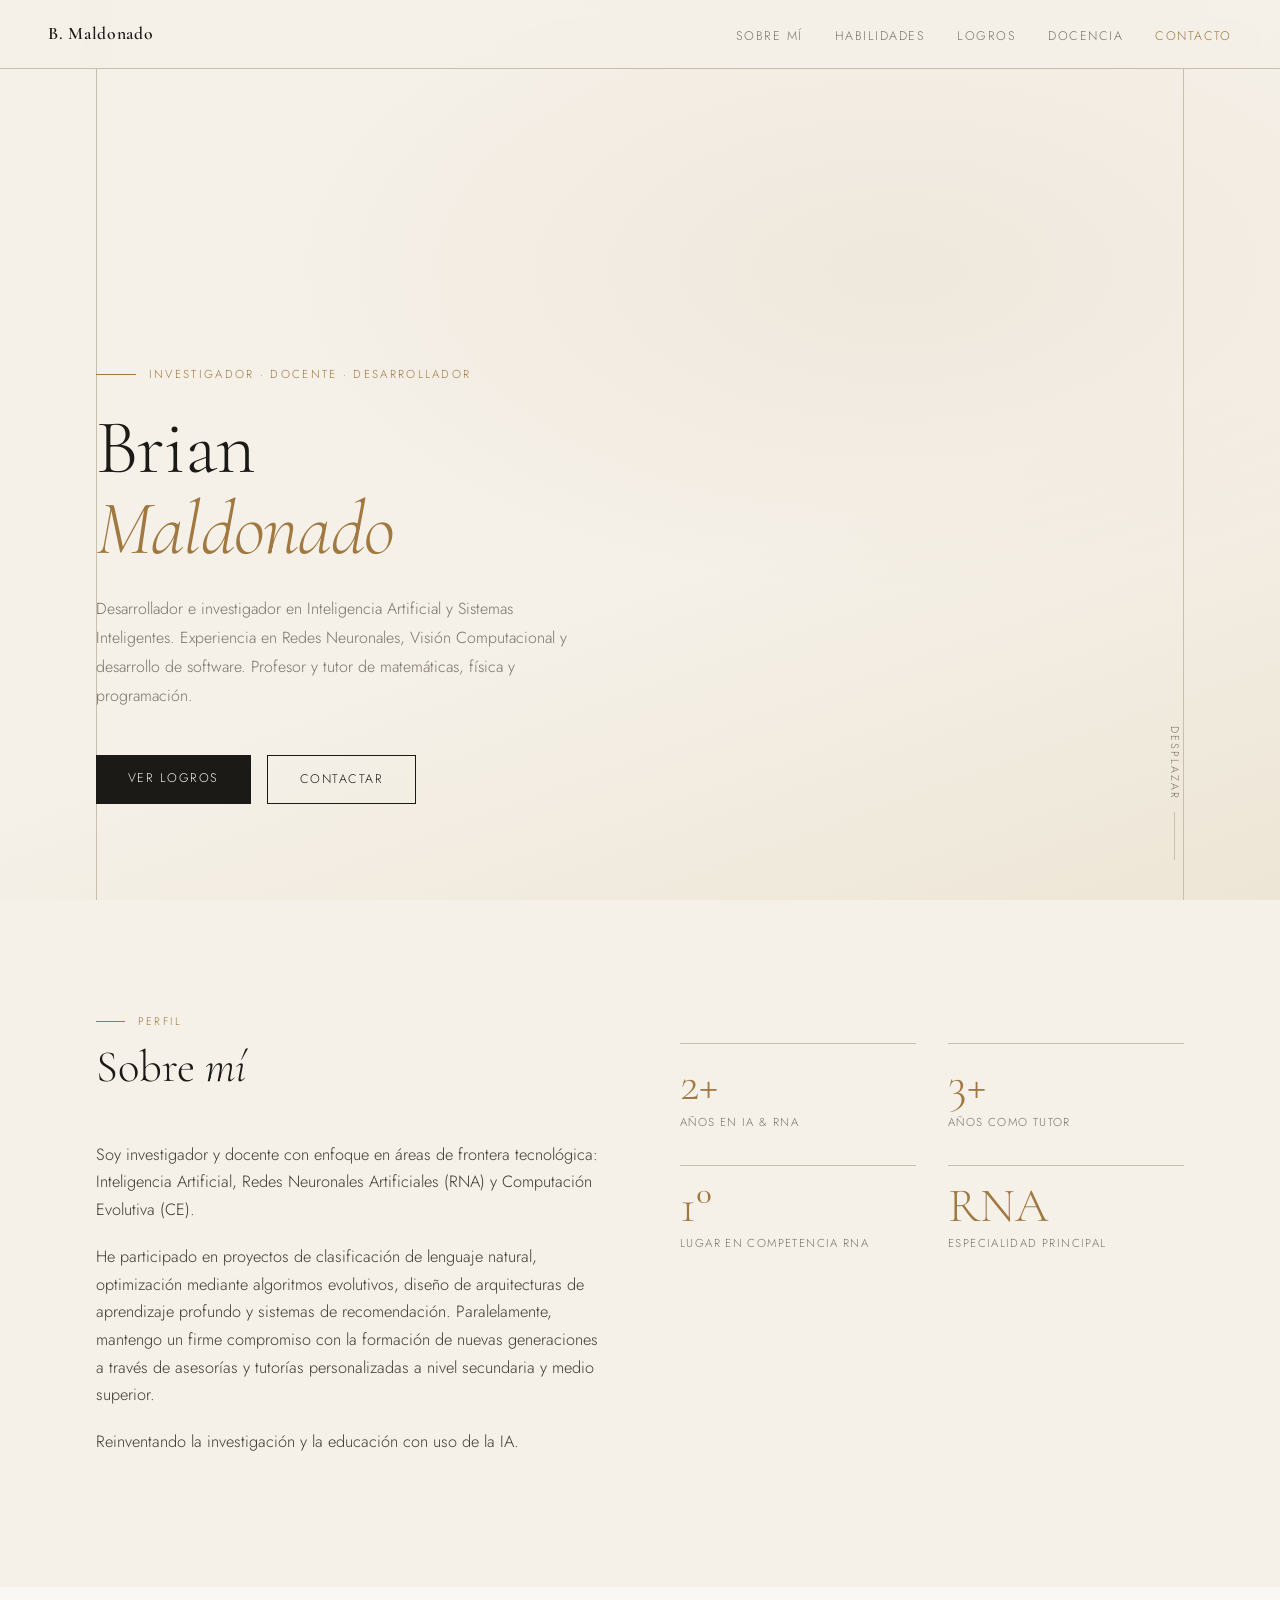
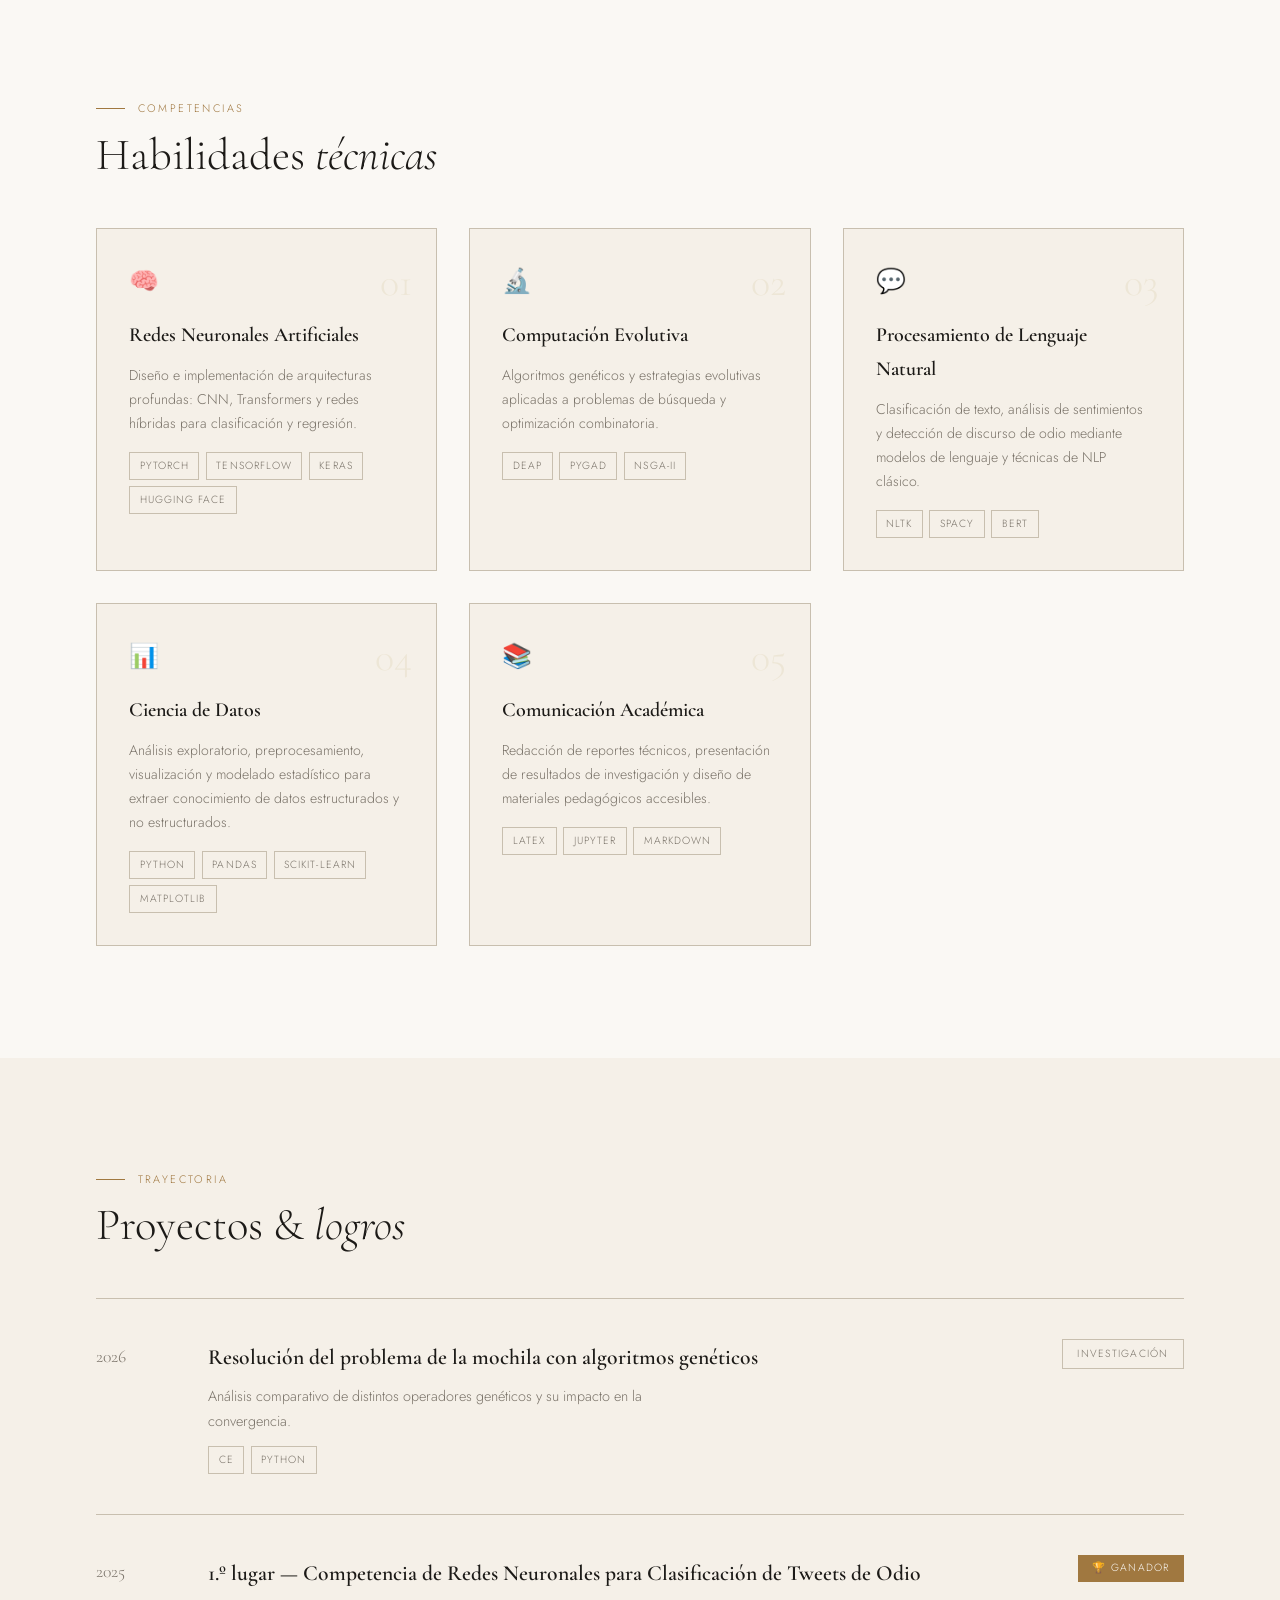
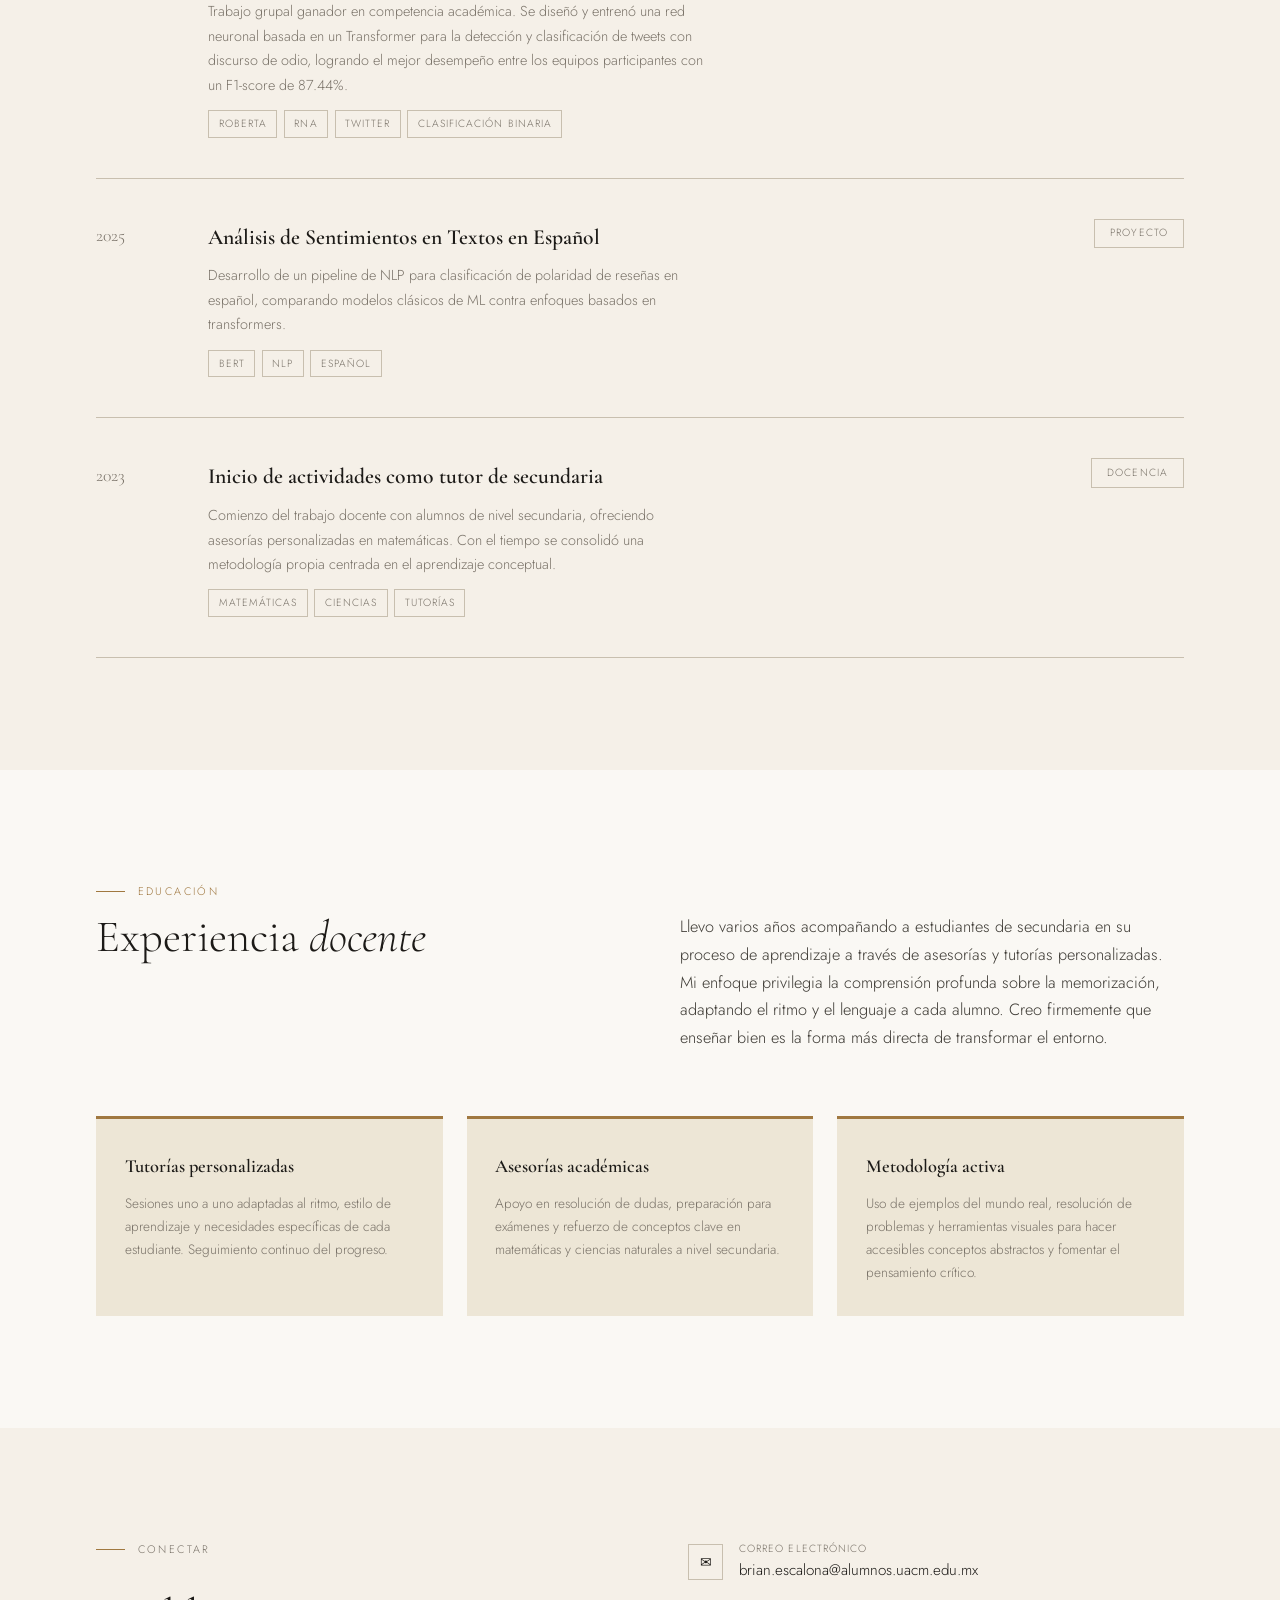
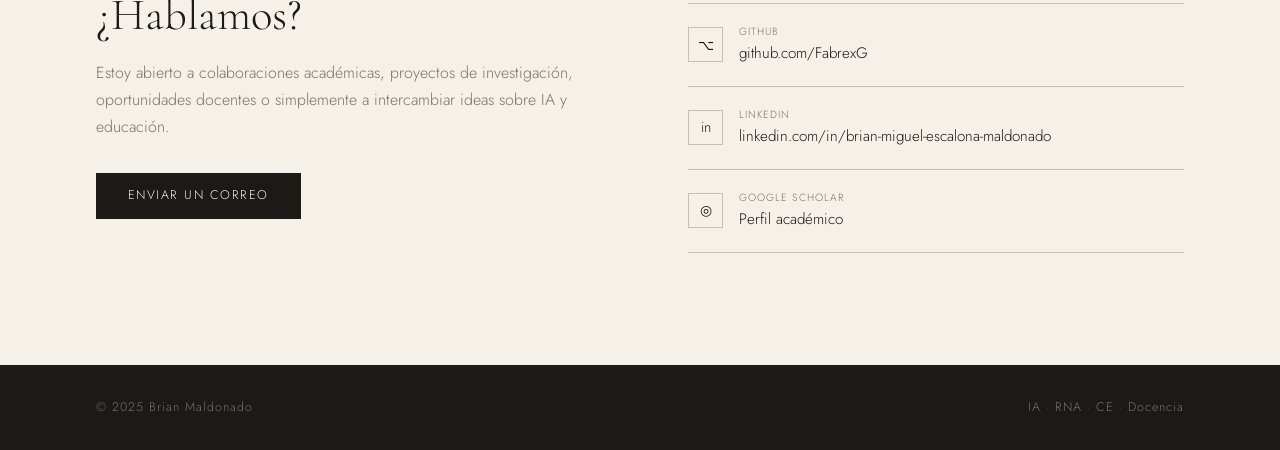
==== index.html @ 6df23e4b "Add files via upload" ====
<!DOCTYPE html>
<html lang="es">
<head>
  <meta charset="UTF-8" />
  <meta name="viewport" content="width=device-width, initial-scale=1.0"/>
  <title>Brian Maldonado — IA & Computación Evolutiva</title>
  <link rel="preconnect" href="https://fonts.googleapis.com">
  <link href="https://fonts.googleapis.com/css2?family=Cormorant+Garamond:ital,wght@0,300;0,400;0,600;1,300;1,400&family=Jost:wght@300;400;500&display=swap" rel="stylesheet">
  <link rel="stylesheet" href="style.css">
  
</head>
<body>

<!-- NAV -->
<nav>
  <a href="#" class="nav-logo">B. Maldonado</a>
  <ul class="nav-links">
    <li><a href="#sobre-mi">Sobre mí</a></li>
    <li><a href="#habilidades">Habilidades</a></li>
    <li><a href="#logros">Logros</a></li>
    <li><a href="#docencia">Docencia</a></li>
    <li><a href="#contacto">Contacto</a></li>
  </ul>
</nav>

<!-- HERO -->
<header>
  <div class="hero-bg"></div>
  <div class="hero-rule"></div>
  <div class="hero-content">
    <p class="hero-tag">Investigador · Docente · Desarrollador</p>
    <h1>Brian<br><em>Maldonado</em></h1>
    <p class="hero-sub">
      Desarrollador e investigador en Inteligencia Artificial y Sistemas Inteligentes.
      Experiencia en Redes Neuronales, Visión Computacional y desarrollo de software.
      Profesor y tutor de matemáticas, física y programación.
    </p>
    <div class="hero-ctas">
      <a href="#logros" class="btn-primary">Ver logros</a>
      <a href="#contacto" class="btn-outline">Contactar</a>
    </div>
  </div>
  <span class="scroll-hint">Desplazar</span>
</header>

<!-- SOBRE MÍ -->
<section id="sobre-mi">
  <p class="section-label">Perfil</p>
  <div class="about-grid">
    <div class="about-text fade-up">
      <h2>Sobre <em>mí</em></h2>
      <p>
        Soy investigador y docente con enfoque en áreas de frontera tecnológica: Inteligencia Artificial,
        Redes Neuronales Artificiales (RNA) y Computación Evolutiva (CE). 
      </p>
      <p>
        He participado en proyectos de clasificación de lenguaje natural, optimización mediante
        algoritmos evolutivos, diseño de arquitecturas de aprendizaje profundo y sistemas de recomendación. Paralelamente,
        mantengo un firme compromiso con la formación de nuevas generaciones a través de asesorías
        y tutorías personalizadas a nivel secundaria y medio superior.
      </p>
      <p>
        Reinventando la investigación y la educación con uso de la IA. 
      </p>
    </div>
    <div class="about-stats fade-up">
      <div class="stat-item">
        <div class="stat-number">2+</div>
        <div class="stat-label">Años en IA & RNA</div>
      </div>
      <div class="stat-item">
        <div class="stat-number">3+</div>
        <div class="stat-label">Años como tutor</div>
      </div>
      <div class="stat-item">
        <div class="stat-number">1°</div>
        <div class="stat-label">Lugar en competencia RNA</div>
      </div>
      <div class="stat-item">
        <div class="stat-number">RNA</div>
        <div class="stat-label">Especialidad principal</div>
      </div>
    </div>
  </div>
</section>

<!-- HABILIDADES -->
<section id="habilidades">
  <p class="section-label">Competencias</p>
  <h2>Habilidades <em>técnicas</em></h2>
  <div class="skills-grid">

    <div class="skill-card fade-up" data-num="01">
      <div class="skill-icon">🧠</div>
      <h3>Redes Neuronales Artificiales</h3>
      <p>Diseño e implementación de arquitecturas profundas: CNN, Transformers y redes híbridas para clasificación y regresión.</p>
      <div class="skill-tags">
        <span class="tag">PyTorch</span>
        <span class="tag">TensorFlow</span>
        <span class="tag">Keras</span>
        <span class="tag">Hugging Face</span>
      </div>
    </div>

    <div class="skill-card fade-up" data-num="02">
      <div class="skill-icon">🔬</div>
      <h3>Computación Evolutiva</h3>
      <p>Algoritmos genéticos y estrategias evolutivas aplicadas a problemas de búsqueda y optimización combinatoria.</p>
      <div class="skill-tags">
        <span class="tag">DEAP</span>
        <span class="tag">PyGAD</span>
        <span class="tag">NSGA-II</span>
      </div>
    </div>

    <div class="skill-card fade-up" data-num="03">
      <div class="skill-icon">💬</div>
      <h3>Procesamiento de Lenguaje Natural</h3>
      <p>Clasificación de texto, análisis de sentimientos y detección de discurso de odio mediante modelos de lenguaje y técnicas de NLP clásico.</p>
      <div class="skill-tags">
        <span class="tag">NLTK</span>
        <span class="tag">spaCy</span>
        <span class="tag">BERT</span>
      </div>
    </div>

    <div class="skill-card fade-up" data-num="04">
      <div class="skill-icon">📊</div>
      <h3>Ciencia de Datos</h3>
      <p>Análisis exploratorio, preprocesamiento, visualización y modelado estadístico para extraer conocimiento de datos estructurados y no estructurados.</p>
      <div class="skill-tags">
        <span class="tag">Python</span>
        <span class="tag">Pandas</span>
        <span class="tag">Scikit-learn</span>
        <span class="tag">Matplotlib</span>
      </div>
    </div>

    <div class="skill-card fade-up" data-num="05">
      <div class="skill-icon">📚</div>
      <h3>Comunicación Académica</h3>
      <p>Redacción de reportes técnicos, presentación de resultados de investigación y diseño de materiales pedagógicos accesibles.</p>
      <div class="skill-tags">
        <span class="tag">LaTeX</span>
        <span class="tag">Jupyter</span>
        <span class="tag">Markdown</span>
      </div>
    </div>

  </div>
</section>

<!-- LOGROS -->
<section id="logros">
  <p class="section-label">Trayectoria</p>
  <h2>Proyectos & <em>logros</em></h2>
  <div class="projects-list">

     <div class="project-item fade-up">
      <div class="project-year">2026</div>
      <div class="project-body">
        <h3>Resolución del problema de la mochila con algoritmos genéticos</h3>
        <p>Análisis comparativo de distintos operadores genéticos y su impacto en la convergencia.</p>
        <div class="skill-tags" style="margin-top:0.8rem;">
          <span class="tag">CE</span><span class="tag">Python</span>
        </div>
      </div>
      <div class="project-badge alt">Investigación</div>
    </div>
    
    <div class="project-item fade-up">
      <div class="project-year">2025</div>
      <div class="project-body">
        <h3>1.º lugar — Competencia de Redes Neuronales para Clasificación de  Tweets de Odio</h3>
        <p>Trabajo grupal ganador en competencia académica. Se diseñó y entrenó una red neuronal basada en un Transformer para la detección y clasificación de tweets con discurso de odio, logrando el mejor desempeño entre los equipos participantes con un F1-score de 87.44%.</p>
        <div class="skill-tags" style="margin-top:0.8rem;">
          <span class="tag">ROBERTA</span><span class="tag">RNA</span><span class="tag">Twitter</span><span class="tag">Clasificación binaria</span>
        </div>
      </div>
      <div class="project-badge">🏆 Ganador</div>
    </div>

    <div class="project-item fade-up">
      <div class="project-year">2025</div>
      <div class="project-body">
        <h3>Análisis de Sentimientos en Textos en Español</h3>
        <p>Desarrollo de un pipeline de NLP para clasificación de polaridad de reseñas en español, comparando modelos clásicos de ML contra enfoques basados en transformers.</p>
        <div class="skill-tags" style="margin-top:0.8rem;">
          <span class="tag">BERT</span><span class="tag">NLP</span><span class="tag">Español</span>
        </div>
      </div>
      <div class="project-badge alt">Proyecto</div>
    </div>

    <div class="project-item fade-up">
      <div class="project-year">2023</div>
      <div class="project-body">
        <h3>Inicio de actividades como tutor de secundaria</h3>
        <p>Comienzo del trabajo docente con alumnos de nivel secundaria, ofreciendo asesorías personalizadas en matemáticas. Con el tiempo se consolidó una metodología propia centrada en el aprendizaje conceptual.</p>
        <div class="skill-tags" style="margin-top:0.8rem;">
          <span class="tag">Matemáticas</span><span class="tag">Ciencias</span><span class="tag">Tutorías</span>
        </div>
      </div>
      <div class="project-badge alt">Docencia</div>
    </div>

  </div>
</section>

<!-- DOCENCIA -->
<section id="docencia">
  <p class="section-label">Educación</p>
  <div class="teaching-intro fade-up">
    <h2>Experiencia <em>docente</em></h2>
    <p>
      Llevo varios años acompañando a estudiantes de secundaria en su proceso de aprendizaje a través de
      asesorías y tutorías personalizadas. Mi enfoque privilegia la comprensión profunda sobre la memorización,
      adaptando el ritmo y el lenguaje a cada alumno. Creo firmemente que enseñar bien es la forma más
      directa de transformar el entorno.
    </p>
  </div>
  <div class="teaching-cards">

    <div class="teaching-card fade-up">
      <h3>Tutorías personalizadas</h3>
      <p>Sesiones uno a uno adaptadas al ritmo, estilo de aprendizaje y necesidades específicas de cada estudiante. Seguimiento continuo del progreso.</p>
    </div>

    <div class="teaching-card fade-up">
      <h3>Asesorías académicas</h3>
      <p>Apoyo en resolución de dudas, preparación para exámenes y refuerzo de conceptos clave en matemáticas y ciencias naturales a nivel secundaria.</p>
    </div>

    <div class="teaching-card fade-up">
      <h3>Metodología activa</h3>
      <p>Uso de ejemplos del mundo real, resolución de problemas y herramientas visuales para hacer accesibles conceptos abstractos y fomentar el pensamiento crítico.</p>
    </div>

  </div>
</section>

<!-- CONTACTO -->
<section id="contacto">
  <div class="contact-grid">
    <div class="contact-text fade-up">
      <p class="section-label">Conectar</p>
      <h2>¿Hablamos?</h2>
      <p>
        Estoy abierto a colaboraciones académicas, proyectos de investigación, oportunidades
        docentes o simplemente a intercambiar ideas sobre IA y educación.
      </p>
      <a href="mailto:brian.escalona@alumnos.uacm.edu.mx" class="btn-primary">Enviar un correo</a>
    </div>
    <div class="contact-links fade-up">

      <a href="mailto:brian.escalona@alumnos.uacm.edu.mx" class="contact-link">
        <div class="contact-link-icon">✉</div>
        <div>
          <span class="contact-link-label">Correo electrónico</span>
          <span class="contact-link-value">brian.escalona@alumnos.uacm.edu.mx</span>
        </div>
      </a>

      <a href="https://github.com/FabrexG" target="_blank" class="contact-link">
        <div class="contact-link-icon">⌥</div>
        <div>
          <span class="contact-link-label">GitHub</span>
          <span class="contact-link-value">github.com/FabrexG</span>
        </div>
      </a>

      <a href="https://www.linkedin.com/in/brian-miguel-escalona-maldonado/" target="_blank" class="contact-link">
        <div class="contact-link-icon">in</div>
        <div>
          <span class="contact-link-label">LinkedIn</span>
          <span class="contact-link-value">linkedin.com/in/brian-miguel-escalona-maldonado</span>
        </div>
      </a>

      <a href="https://scholar.google.com" target="_blank" class="contact-link">
        <div class="contact-link-icon">◎</div>
        <div>
          <span class="contact-link-label">Google Scholar</span>
          <span class="contact-link-value">Perfil académico</span>
        </div>
      </a>

    </div>
  </div>
</section>

<!-- FOOTER -->
<footer>
  <span>© 2025 Brian Maldonado</span>
  <span>IA · RNA · CE · Docencia</span>
</footer>

<script>
  // Fade-up on scroll
  const obs = new IntersectionObserver((entries) => {
    entries.forEach((e, i) => {
      if (e.isIntersecting) {
        setTimeout(() => e.target.classList.add('visible'), i * 80);
        obs.unobserve(e.target);
      }
    });
  }, { threshold: 0.12 });

  document.querySelectorAll('.fade-up').forEach(el => obs.observe(el));

  // Smooth nav highlight
  const sections = document.querySelectorAll('section[id]');
  const navLinks = document.querySelectorAll('.nav-links a');
  const navObs = new IntersectionObserver((entries) => {
    entries.forEach(e => {
      if (e.isIntersecting) {
        navLinks.forEach(l => l.style.color = '');
        const active = document.querySelector(`.nav-links a[href="#${e.target.id}"]`);
        if (active) active.style.color = 'var(--gold)';
      }
    });
  }, { threshold: 0.5 });
  sections.forEach(s => navObs.observe(s));
</script>
</body>
</html>
---- style.css ----
:root {
      --cream: #f5f0e8;
      --parchment: #ede6d6;
      --ink: #1c1a17;
      --ink-light: #3d3a34;
      --muted: #7a7369;
      --gold: #a07840;
      --gold-light: #c8a060;
      --rule: #c8bfaf;
      --white: #faf8f4;
    }

    *, *::before, *::after { box-sizing: border-box; margin: 0; padding: 0; }

    html { scroll-behavior: smooth; }

    body {
      background: var(--cream);
      color: var(--ink);
      font-family: 'Jost', sans-serif;
      font-weight: 300;
      font-size: 16px;
      line-height: 1.7;
    }

    /* ── NAV ── */
    nav {
      position: fixed; top: 0; left: 0; right: 0; z-index: 100;
      display: flex; align-items: center; justify-content: space-between;
      padding: 1.2rem 3rem;
      background: rgba(245,240,232,0.92);
      backdrop-filter: blur(8px);
      border-bottom: 1px solid var(--rule);
    }
    .nav-logo {
      font-family: 'Cormorant Garamond', serif;
      font-size: 1.1rem;
      font-weight: 600;
      letter-spacing: 0.04em;
      color: var(--ink);
      text-decoration: none;
    }
    .nav-links { display: flex; gap: 2rem; list-style: none; }
    .nav-links a {
      font-size: 0.78rem;
      letter-spacing: 0.12em;
      text-transform: uppercase;
      color: var(--muted);
      text-decoration: none;
      transition: color 0.2s;
    }
    .nav-links a:hover { color: var(--gold); }

    /* ── HERO ── */
    header {
      min-height: 100vh;
      display: flex; flex-direction: column; justify-content: flex-end;
      padding: 0 6rem 6rem;
      position: relative;
      overflow: hidden;
    }
    .hero-bg {
      position: absolute; inset: 0;
      background:
        radial-gradient(ellipse 80% 60% at 70% 30%, rgba(160,120,64,0.07) 0%, transparent 60%),
        linear-gradient(160deg, var(--cream) 60%, var(--parchment) 100%);
    }
    .hero-rule {
      position: absolute; top: 0; left: 6rem; right: 6rem; bottom: 0;
      border-left: 1px solid var(--rule);
      border-right: 1px solid var(--rule);
      pointer-events: none;
    }
    .hero-content { position: relative; max-width: 700px; }
    .hero-tag {
      font-size: 0.72rem;
      letter-spacing: 0.2em;
      text-transform: uppercase;
      color: var(--gold);
      margin-bottom: 1.5rem;
      display: flex; align-items: center; gap: 0.8rem;
    }
    .hero-tag::before {
      content: '';
      display: block; width: 2.5rem; height: 1px; background: var(--gold);
    }
    h1 {
      font-family: 'Cormorant Garamond', serif;
      font-size: clamp(3.2rem, 6vw, 5.5rem);
      font-weight: 300;
      line-height: 1.05;
      letter-spacing: -0.01em;
      margin-bottom: 1.6rem;
      color: var(--ink);
    }
    h1 em { font-style: italic; color: var(--gold); }
    .hero-sub {
      font-size: 1rem;
      color: var(--muted);
      max-width: 480px;
      margin-bottom: 2.8rem;
      line-height: 1.8;
    }
    .hero-ctas { display: flex; gap: 1rem; flex-wrap: wrap; }
    .btn-primary {
      display: inline-block;
      padding: 0.8rem 2rem;
      background: var(--ink);
      color: var(--cream);
      font-size: 0.78rem;
      letter-spacing: 0.12em;
      text-transform: uppercase;
      text-decoration: none;
      transition: background 0.25s;
    }
    .btn-primary:hover { background: var(--gold); }
    .btn-outline {
      display: inline-block;
      padding: 0.8rem 2rem;
      border: 1px solid var(--ink);
      color: var(--ink);
      font-size: 0.78rem;
      letter-spacing: 0.12em;
      text-transform: uppercase;
      text-decoration: none;
      transition: border-color 0.25s, color 0.25s;
    }
    .btn-outline:hover { border-color: var(--gold); color: var(--gold); }

    .scroll-hint {
      position: absolute; bottom: 2.5rem; right: 6rem;
      font-size: 0.68rem; letter-spacing: 0.18em; text-transform: uppercase;
      color: var(--muted);
      writing-mode: vertical-rl;
      display: flex; align-items: center; gap: 0.8rem;
    }
    .scroll-hint::after {
      content: '';
      display: block; width: 1px; height: 3rem; background: var(--rule);
    }

    /* ── SECTIONS ── */
    section { padding: 7rem 6rem; }
    section:nth-child(even) { background: var(--white); }

    .section-label {
      font-size: 0.68rem; letter-spacing: 0.22em; text-transform: uppercase;
      color: var(--gold); margin-bottom: 0.8rem;
      display: flex; align-items: center; gap: 0.8rem;
    }
    .section-label::before {
      content: ''; display: block; width: 1.8rem; height: 1px; background: var(--gold);
    }
    h2 {
      font-family: 'Cormorant Garamond', serif;
      font-size: clamp(2rem, 3.5vw, 3rem);
      font-weight: 300;
      line-height: 1.1;
      margin-bottom: 3rem;
      color: var(--ink);
    }
    h2 em { font-style: italic; }

    /* ── SOBRE MÍ ── */
    .about-grid {
      display: grid;
      grid-template-columns: 1fr 1fr;
      gap: 5rem;
      align-items: start;
    }
    .about-text p { color: var(--ink-light); margin-bottom: 1.2rem; font-size: 1.02rem; }
    .about-stats {
      display: grid; grid-template-columns: 1fr 1fr; gap: 2rem;
    }
    .stat-item {
      border-top: 1px solid var(--rule);
      padding-top: 1rem;
    }
    .stat-number {
      font-family: 'Cormorant Garamond', serif;
      font-size: 3rem; font-weight: 300;
      color: var(--gold); line-height: 1;
      margin-bottom: 0.3rem;
    }
    .stat-label {
      font-size: 0.72rem; letter-spacing: 0.12em; text-transform: uppercase;
      color: var(--muted);
    }

    /* ── HABILIDADES ── */
    .skills-grid {
      display: grid;
      grid-template-columns: repeat(3, 1fr);
      gap: 2rem;
    }
    .skill-card {
      padding: 2rem;
      border: 1px solid var(--rule);
      background: var(--cream);
      position: relative;
      transition: border-color 0.25s;
    }
    .skill-card:hover { border-color: var(--gold); }
    .skill-card::before {
      content: attr(data-num);
      position: absolute; top: 1.2rem; right: 1.5rem;
      font-family: 'Cormorant Garamond', serif;
      font-size: 2.5rem; font-weight: 300;
      color: var(--parchment);
    }
    .skill-icon { font-size: 1.5rem; margin-bottom: 1rem; }
    .skill-card h3 {
      font-family: 'Cormorant Garamond', serif;
      font-size: 1.25rem; font-weight: 600;
      margin-bottom: 0.8rem;
    }
    .skill-card p { font-size: 0.88rem; color: var(--muted); line-height: 1.7; }
    .skill-tags { display: flex; flex-wrap: wrap; gap: 0.4rem; margin-top: 1rem; }
    .tag {
      font-size: 0.65rem; letter-spacing: 0.1em; text-transform: uppercase;
      padding: 0.25rem 0.6rem;
      border: 1px solid var(--rule);
      color: var(--muted);
    }

    /* ── LOGROS ── */
    .projects-list { display: flex; flex-direction: column; gap: 0; }
    .project-item {
      display: grid;
      grid-template-columns: 80px 1fr auto;
      gap: 2rem;
      align-items: start;
      padding: 2.5rem 0;
      border-bottom: 1px solid var(--rule);
      transition: background 0.2s;
    }
    .project-item:first-child { border-top: 1px solid var(--rule); }
    .project-year {
      font-family: 'Cormorant Garamond', serif;
      font-size: 1.1rem; color: var(--muted); padding-top: 0.15rem;
    }
    .project-body h3 {
      font-family: 'Cormorant Garamond', serif;
      font-size: 1.35rem; font-weight: 600;
      margin-bottom: 0.5rem;
    }
    .project-body p { font-size: 0.9rem; color: var(--muted); max-width: 500px; }
    .project-badge {
      font-size: 0.65rem; letter-spacing: 0.12em; text-transform: uppercase;
      padding: 0.3rem 0.9rem;
      background: var(--gold);
      color: var(--white);
      white-space: nowrap;
      align-self: start;
    }
    .project-badge.alt {
      background: transparent;
      border: 1px solid var(--rule);
      color: var(--muted);
    }

    /* ── DOCENCIA ── */
    .teaching-intro {
      display: grid; grid-template-columns: 1fr 1fr; gap: 5rem; margin-bottom: 4rem;
    }
    .teaching-intro p { color: var(--ink-light); font-size: 1.02rem; }
    .teaching-cards {
      display: grid; grid-template-columns: repeat(3, 1fr); gap: 1.5rem;
    }
    .teaching-card {
      padding: 2rem 1.8rem;
      background: var(--parchment);
      border-top: 3px solid var(--gold);
    }
    .teaching-card h3 {
      font-family: 'Cormorant Garamond', serif;
      font-size: 1.15rem; font-weight: 600;
      margin-bottom: 0.6rem;
    }
    .teaching-card p { font-size: 0.85rem; color: var(--muted); }

    /* ── CONTACTO ── */
    .contact-grid {
      display: grid; grid-template-columns: 1fr 1fr; gap: 6rem; align-items: start;
    }
    .contact-text h2 { margin-bottom: 1.2rem; }
    .contact-text p { color: var(--muted); margin-bottom: 2rem; }
    .contact-links { display: flex; flex-direction: column; gap: 1.2rem; }
    .contact-link {
      display: flex; align-items: center; gap: 1rem;
      text-decoration: none; color: var(--ink);
      font-size: 0.9rem;
      border-bottom: 1px solid var(--rule);
      padding-bottom: 1.2rem;
      transition: color 0.2s;
    }
    .contact-link:hover { color: var(--gold); }
    .contact-link-icon {
      width: 2.2rem; height: 2.2rem;
      border: 1px solid var(--rule);
      display: flex; align-items: center; justify-content: center;
      font-size: 0.9rem; flex-shrink: 0;
      transition: border-color 0.2s, background 0.2s;
    }
    .contact-link:hover .contact-link-icon {
      border-color: var(--gold); background: var(--gold); color: var(--white);
    }
    .contact-link-label { font-size: 0.65rem; text-transform: uppercase; letter-spacing: 0.1em; color: var(--muted); display: block; }
    .contact-link-value { font-size: 0.95rem; }

    /* ── FOOTER ── */
    footer {
      background: var(--ink);
      color: var(--muted);
      padding: 2rem 6rem;
      display: flex; justify-content: space-between; align-items: center;
      font-size: 0.78rem; letter-spacing: 0.08em;
    }
    footer span { color: var(--cream); opacity: 0.4; }

    /* ── ANIMATIONS ── */
    .fade-up {
      opacity: 0; transform: translateY(28px);
      transition: opacity 0.7s ease, transform 0.7s ease;
    }
    .fade-up.visible { opacity: 1; transform: none; }

    /* ── RESPONSIVE ── */
    @media (max-width: 900px) {
      nav { padding: 1rem 1.5rem; }
      .nav-links { display: none; }
      header { padding: 6rem 1.8rem 4rem; }
      .hero-rule { display: none; }
      section { padding: 5rem 1.8rem; }
      .about-grid, .teaching-intro, .contact-grid { grid-template-columns: 1fr; gap: 2.5rem; }
      .skills-grid, .teaching-cards { grid-template-columns: 1fr 1fr; }
      .project-item { grid-template-columns: 60px 1fr; }
      .project-badge { display: none; }
      footer { flex-direction: column; gap: 0.5rem; padding: 1.5rem; }
      .scroll-hint { display: none; }
    }
    @media (max-width: 600px) {
      .skills-grid, .teaching-cards { grid-template-columns: 1fr; }
      .about-stats { grid-template-columns: 1fr 1fr; }
    }
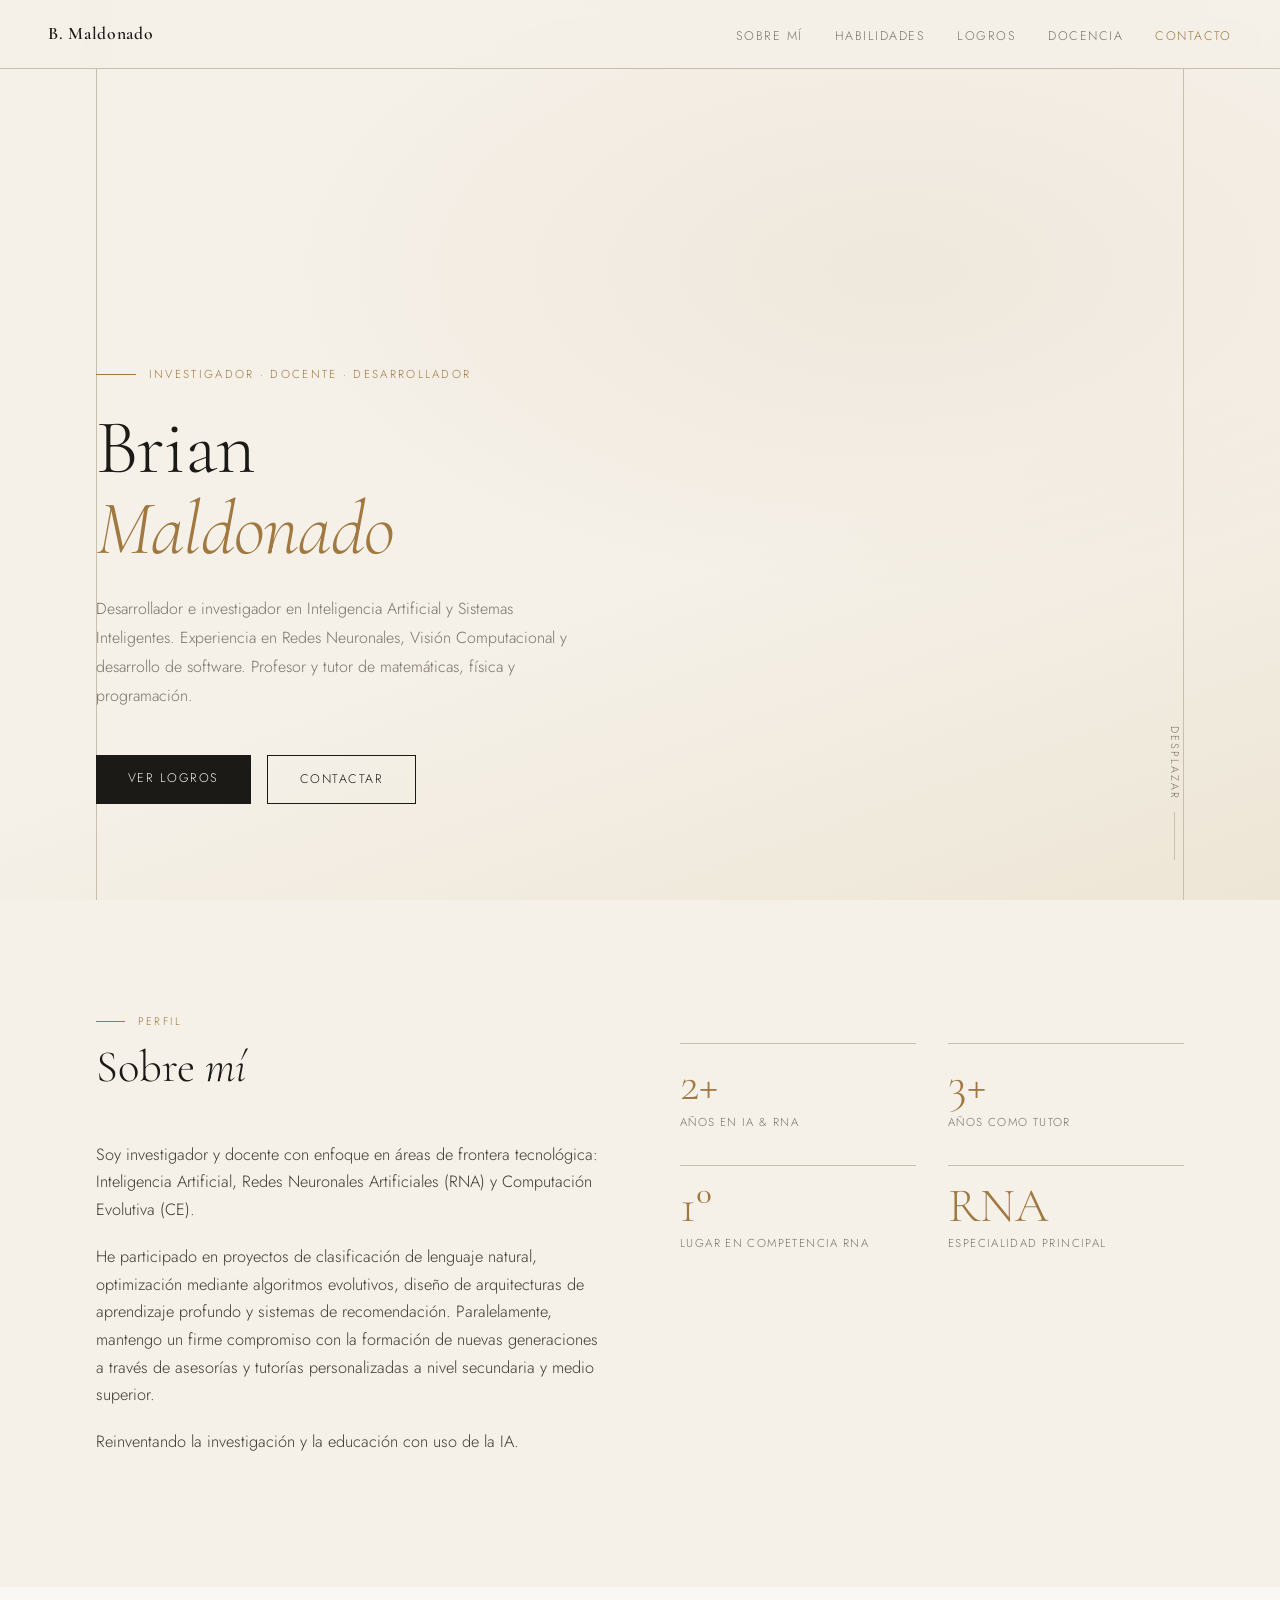
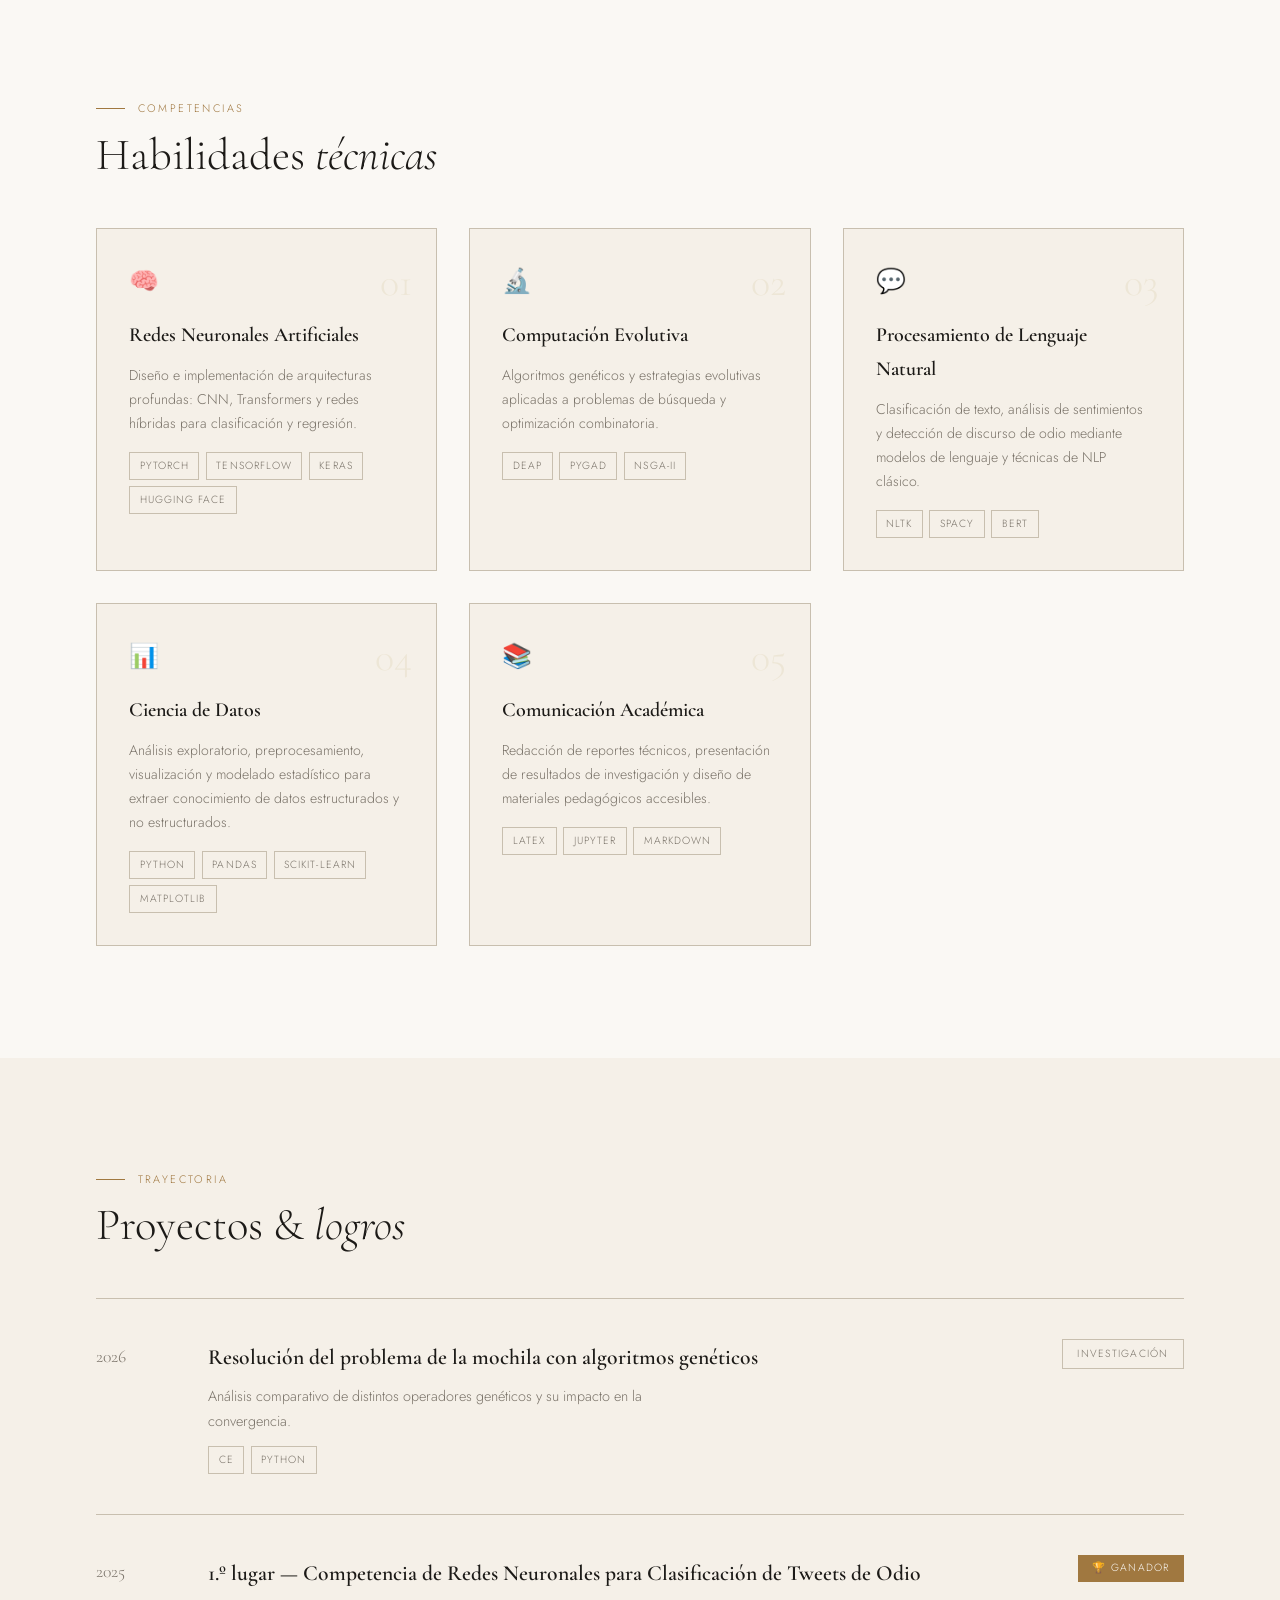
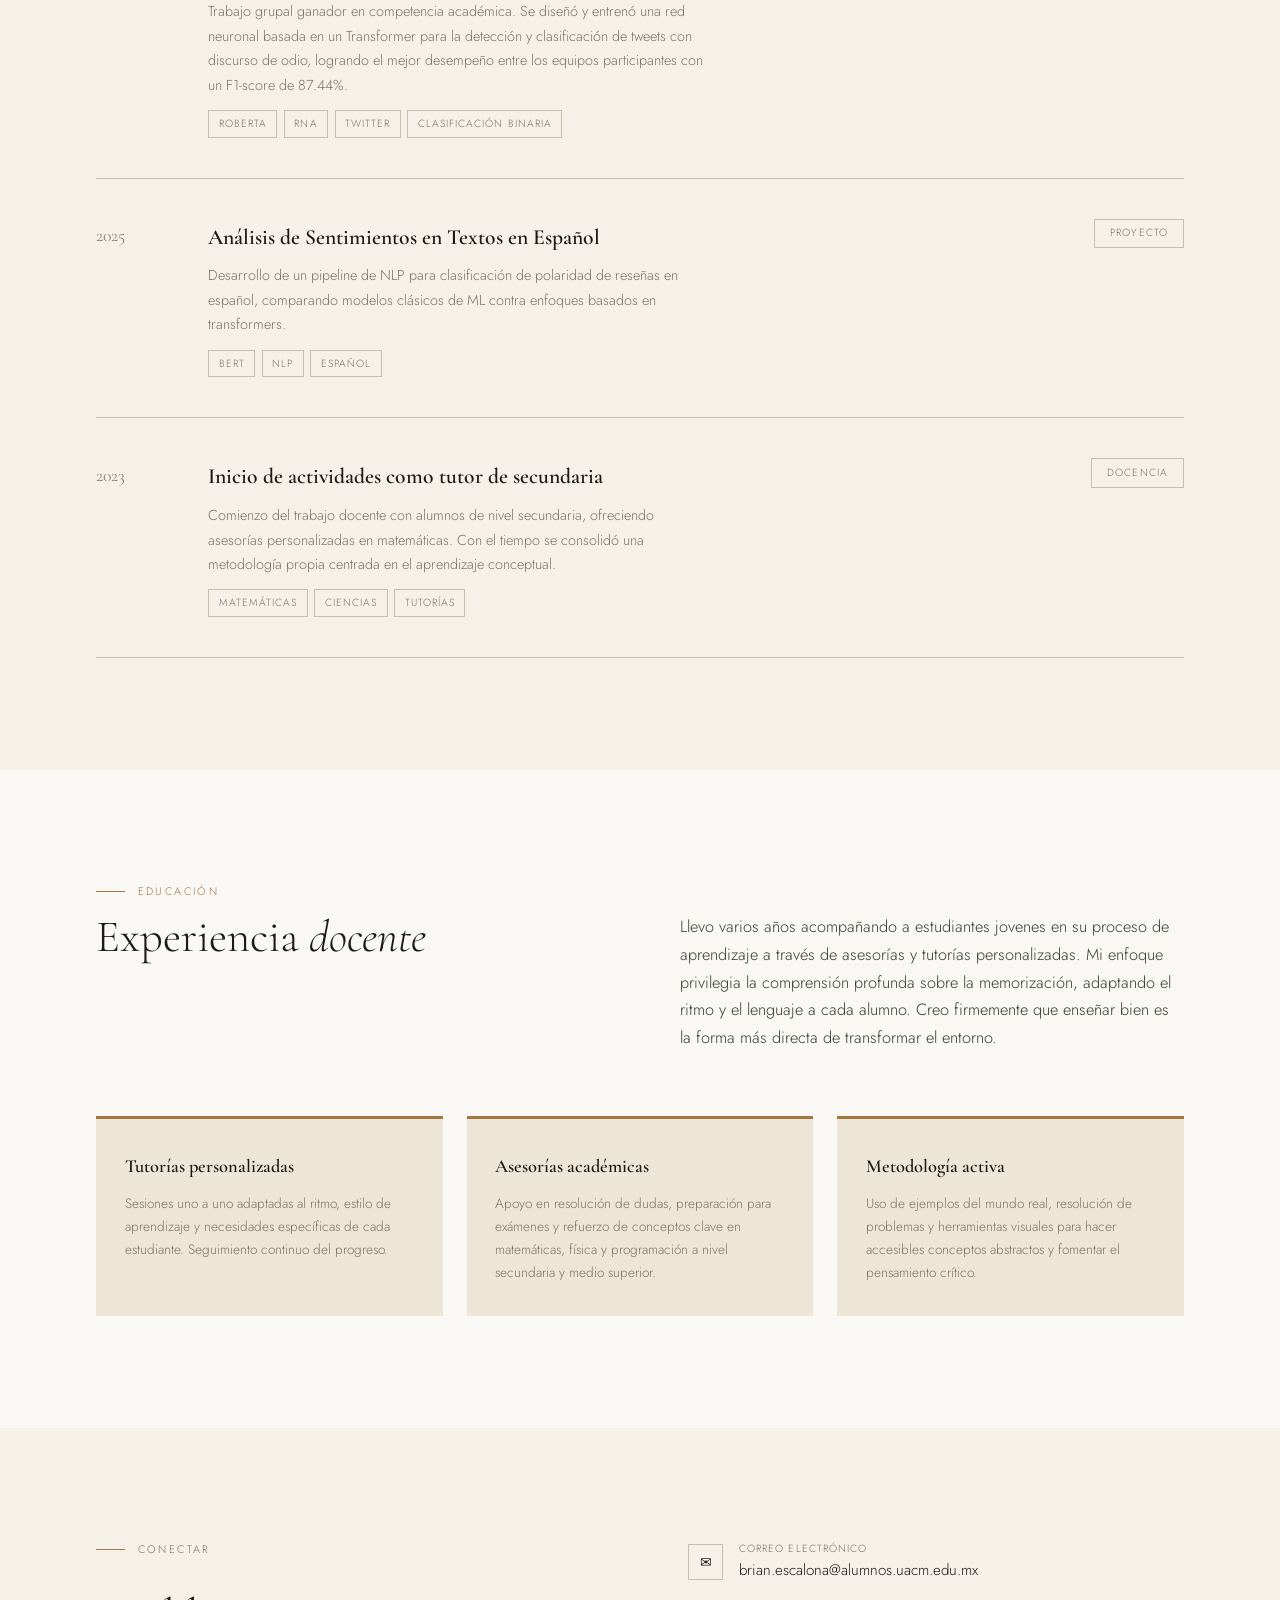
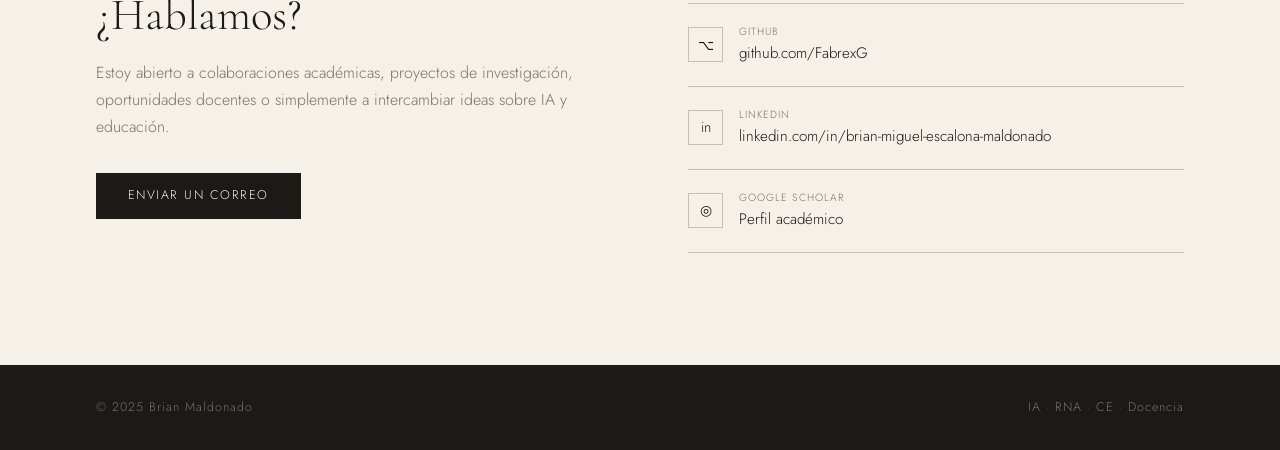
==== commit 1c952a43: "Update index.html" ====
--- a/index.html
+++ b/index.html
@@ -213,7 +213,7 @@
   <div class="teaching-intro fade-up">
     <h2>Experiencia <em>docente</em></h2>
     <p>
-      Llevo varios años acompañando a estudiantes de secundaria en su proceso de aprendizaje a través de
+      Llevo varios años acompañando a estudiantes jovenes en su proceso de aprendizaje a través de
       asesorías y tutorías personalizadas. Mi enfoque privilegia la comprensión profunda sobre la memorización,
       adaptando el ritmo y el lenguaje a cada alumno. Creo firmemente que enseñar bien es la forma más
       directa de transformar el entorno.
@@ -228,7 +228,7 @@
 
     <div class="teaching-card fade-up">
       <h3>Asesorías académicas</h3>
-      <p>Apoyo en resolución de dudas, preparación para exámenes y refuerzo de conceptos clave en matemáticas y ciencias naturales a nivel secundaria.</p>
+      <p>Apoyo en resolución de dudas, preparación para exámenes y refuerzo de conceptos clave en matemáticas, física y programación a nivel secundaria y medio superior.</p>
     </div>
 
     <div class="teaching-card fade-up">
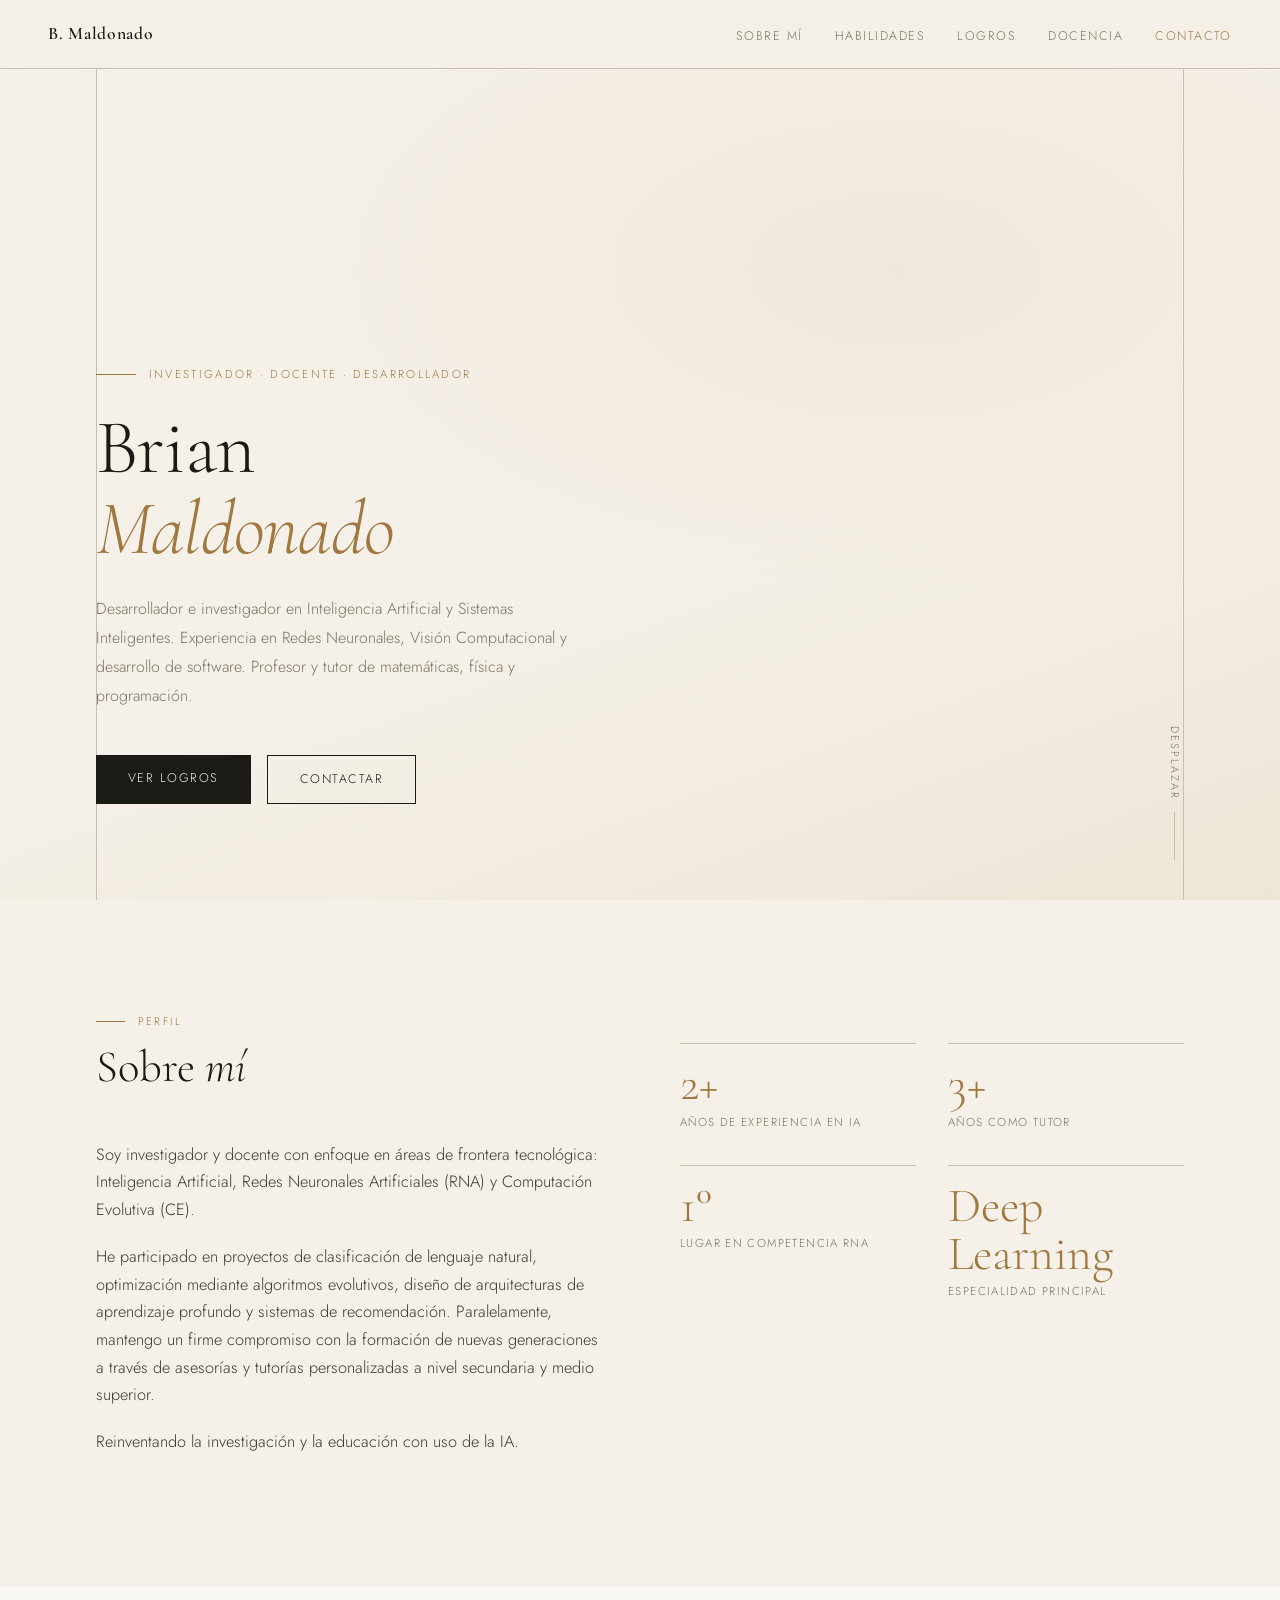
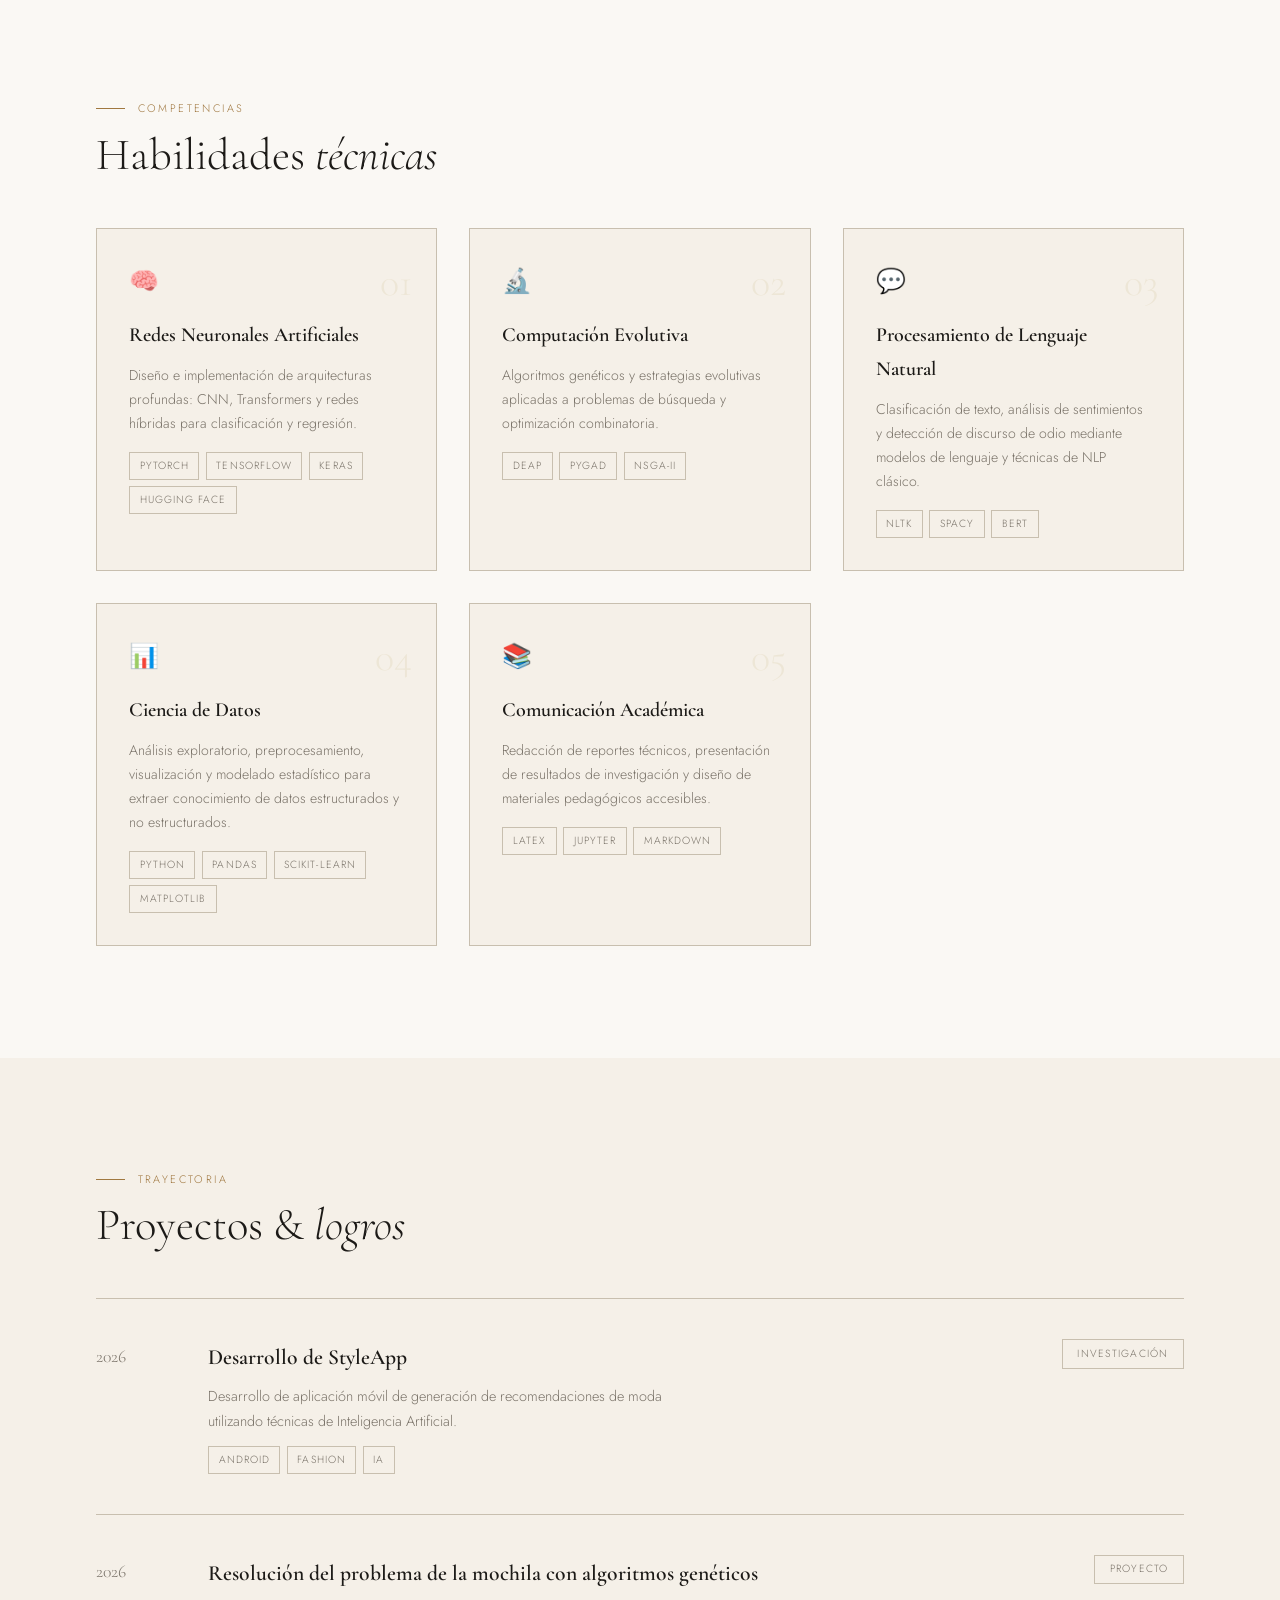
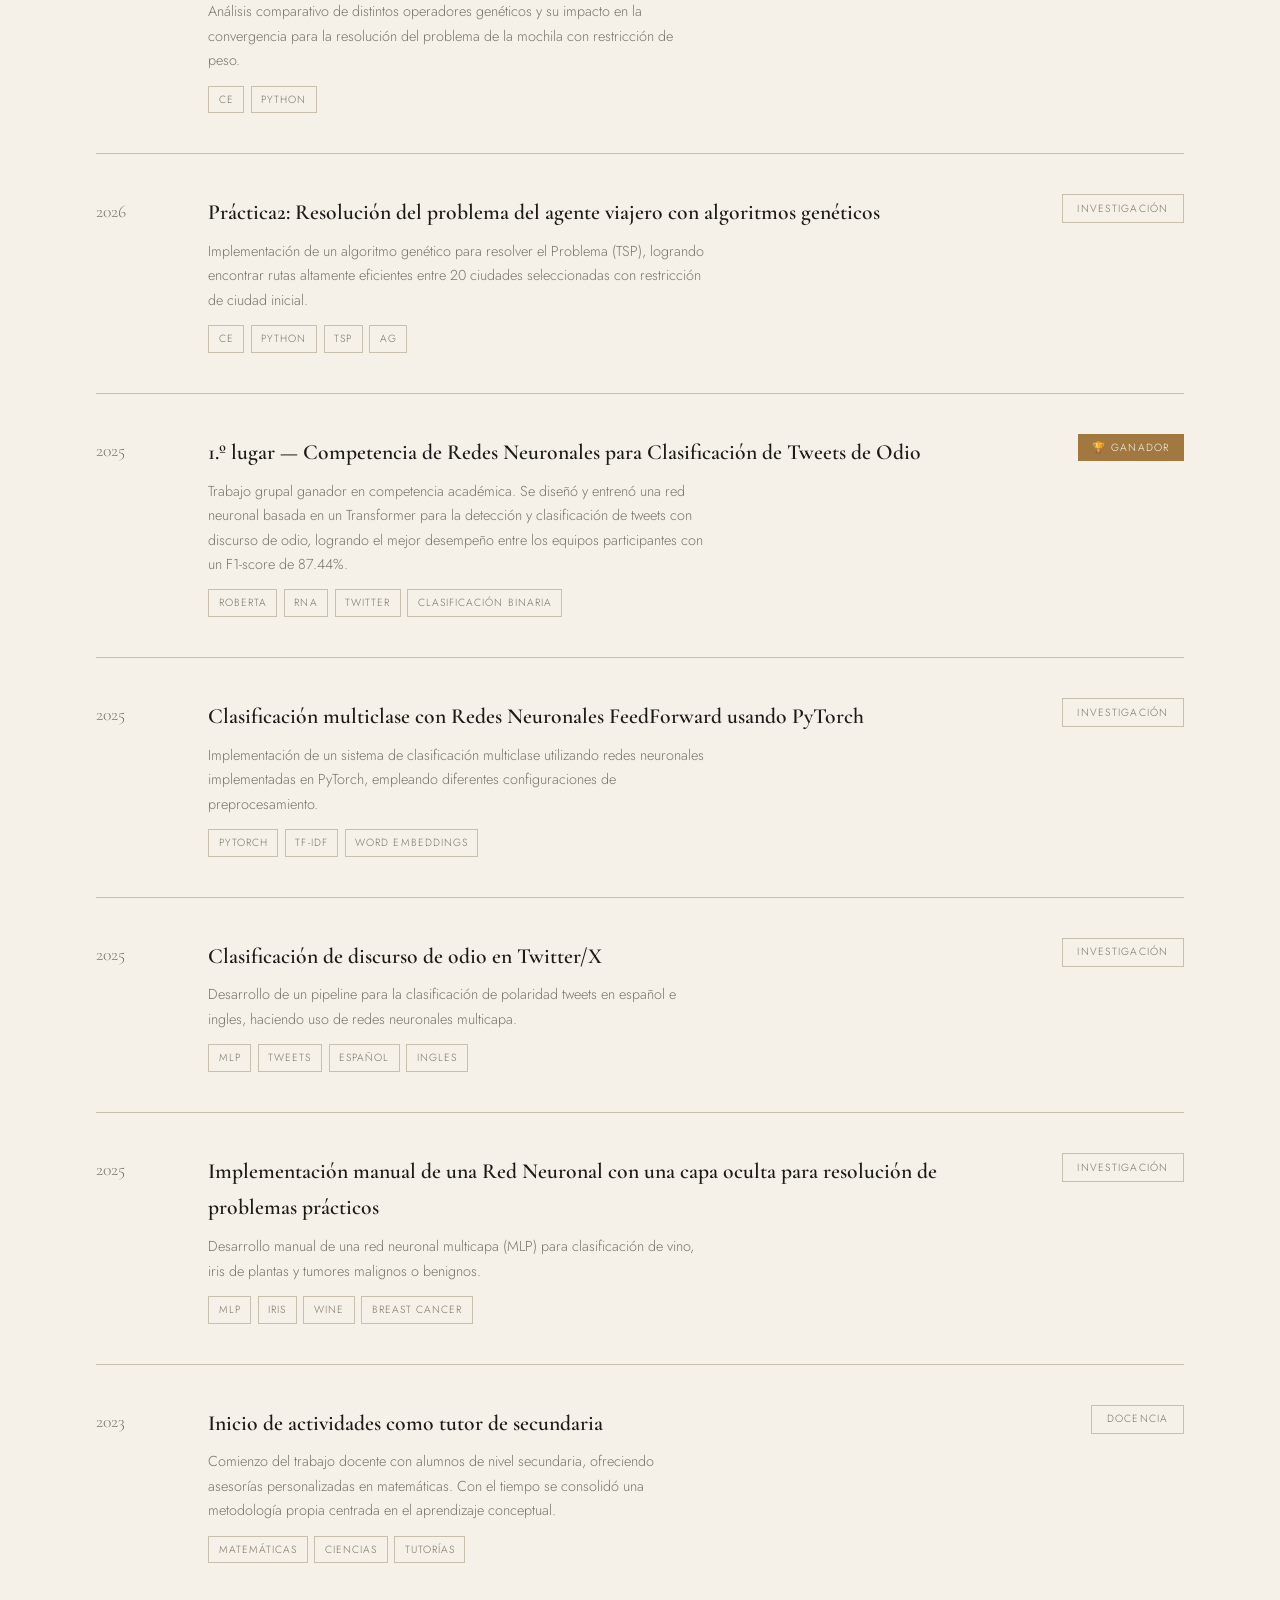
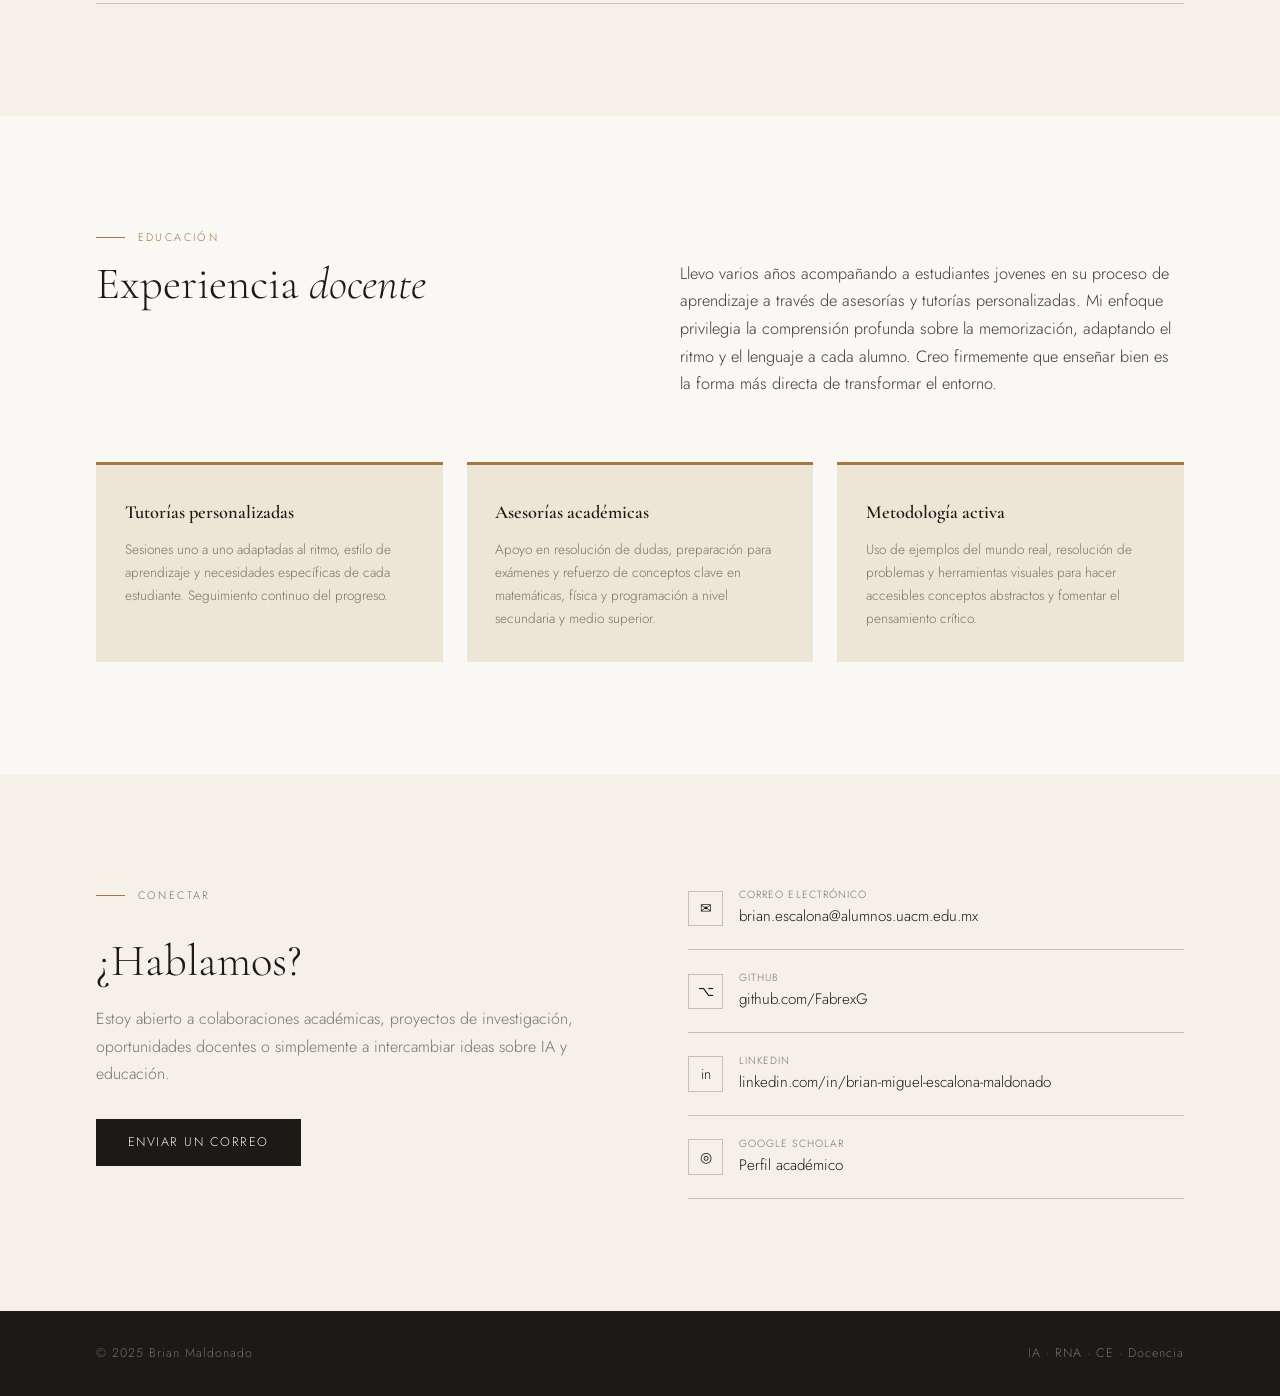
==== commit c3a34d5c: "Update index.html" ====
--- a/index.html
+++ b/index.html
@@ -66,7 +66,7 @@
     <div class="about-stats fade-up">
       <div class="stat-item">
         <div class="stat-number">2+</div>
-        <div class="stat-label">Años en IA & RNA</div>
+        <div class="stat-label">Años de experiencia en IA</div>
       </div>
       <div class="stat-item">
         <div class="stat-number">3+</div>
@@ -77,7 +77,7 @@
         <div class="stat-label">Lugar en competencia RNA</div>
       </div>
       <div class="stat-item">
-        <div class="stat-number">RNA</div>
+        <div class="stat-number">Deep Learning</div>
         <div class="stat-label">Especialidad principal</div>
       </div>
     </div>
@@ -159,10 +159,34 @@
      <div class="project-item fade-up">
       <div class="project-year">2026</div>
       <div class="project-body">
+        <h3>Desarrollo de StyleApp</h3>
+        <p>Desarrollo de aplicación móvil de generación de recomendaciones de moda utilizando técnicas de Inteligencia Artificial.</p>
+        <div class="skill-tags" style="margin-top:0.8rem;">
+          <span class="tag">Android</span><span class="tag">Fashion</span><span class="tag">IA</span>
+        </div>
+      </div>
+      <div class="project-badge alt">Investigación</div>
+    </div>
+    
+     <div class="project-item fade-up">
+      <div class="project-year">2026</div>
+      <div class="project-body">
         <h3>Resolución del problema de la mochila con algoritmos genéticos</h3>
-        <p>Análisis comparativo de distintos operadores genéticos y su impacto en la convergencia.</p>
+        <p>Análisis comparativo de distintos operadores genéticos y su impacto en la convergencia para la resolución del problema de la mochila con restricción de peso.</p>
         <div class="skill-tags" style="margin-top:0.8rem;">
           <span class="tag">CE</span><span class="tag">Python</span>
+        </div>
+      </div>
+      <div class="project-badge alt">Proyecto</div>
+    </div>
+
+    <div class="project-item fade-up">
+      <div class="project-year">2026</div>
+      <div class="project-body">
+        <h3>Práctica2: Resolución del problema del agente viajero con algoritmos genéticos</h3>
+        <p>Implementación de un algoritmo genético para resolver el Problema (TSP), logrando encontrar rutas altamente eficientes entre 20 ciudades seleccionadas con restricción de ciudad inicial.</p>
+        <div class="skill-tags" style="margin-top:0.8rem;">
+          <span class="tag">CE</span><span class="tag">Python</span><span class="tag">TSP</span><span class="tag">AG</span>
         </div>
       </div>
       <div class="project-badge alt">Investigación</div>
@@ -183,13 +207,37 @@
     <div class="project-item fade-up">
       <div class="project-year">2025</div>
       <div class="project-body">
-        <h3>Análisis de Sentimientos en Textos en Español</h3>
-        <p>Desarrollo de un pipeline de NLP para clasificación de polaridad de reseñas en español, comparando modelos clásicos de ML contra enfoques basados en transformers.</p>
-        <div class="skill-tags" style="margin-top:0.8rem;">
-          <span class="tag">BERT</span><span class="tag">NLP</span><span class="tag">Español</span>
-        </div>
-      </div>
-      <div class="project-badge alt">Proyecto</div>
+        <h3> Clasificación multiclase con Redes Neuronales FeedForward usando PyTorch</h3>
+        <p>Implementación de un sistema de clasificación multiclase utilizando redes neuronales implementadas en PyTorch, empleando diferentes configuraciones de preprocesamiento.</p>
+        <div class="skill-tags" style="margin-top:0.8rem;">
+          <span class="tag">PyTorch</span><span class="tag">TF-IDF</span><span class="tag">Word Embeddings</span>
+        </div>
+      </div>
+      <div class="project-badge alt">Investigación</div>
+    </div>
+
+    <div class="project-item fade-up">
+      <div class="project-year">2025</div>
+      <div class="project-body">
+        <h3>Clasificación de discurso de odio en Twitter/X</h3>
+        <p>Desarrollo de un pipeline para la clasificación de polaridad tweets en español e ingles, haciendo uso de redes neuronales multicapa.</p>
+        <div class="skill-tags" style="margin-top:0.8rem;">
+          <span class="tag">MLP</span><span class="tag">Tweets</span><span class="tag">Español</span><span class="tag">Ingles</span>
+        </div>
+      </div>
+      <div class="project-badge alt">Investigación</div>
+    </div>
+
+    <div class="project-item fade-up">
+      <div class="project-year">2025</div>
+      <div class="project-body">
+        <h3> Implementación manual de una Red Neuronal con una capa oculta para resolución de problemas prácticos</h3>
+        <p>Desarrollo manual de una red neuronal multicapa (MLP) para clasificación de vino, iris de plantas y tumores malignos o benignos.</p>
+        <div class="skill-tags" style="margin-top:0.8rem;">
+          <span class="tag">MLP</span><span class="tag">Iris</span><span class="tag">Wine</span><span class="tag">Breast Cancer</span>
+        </div>
+      </div>
+      <div class="project-badge alt">Investigación</div>
     </div>
 
     <div class="project-item fade-up">
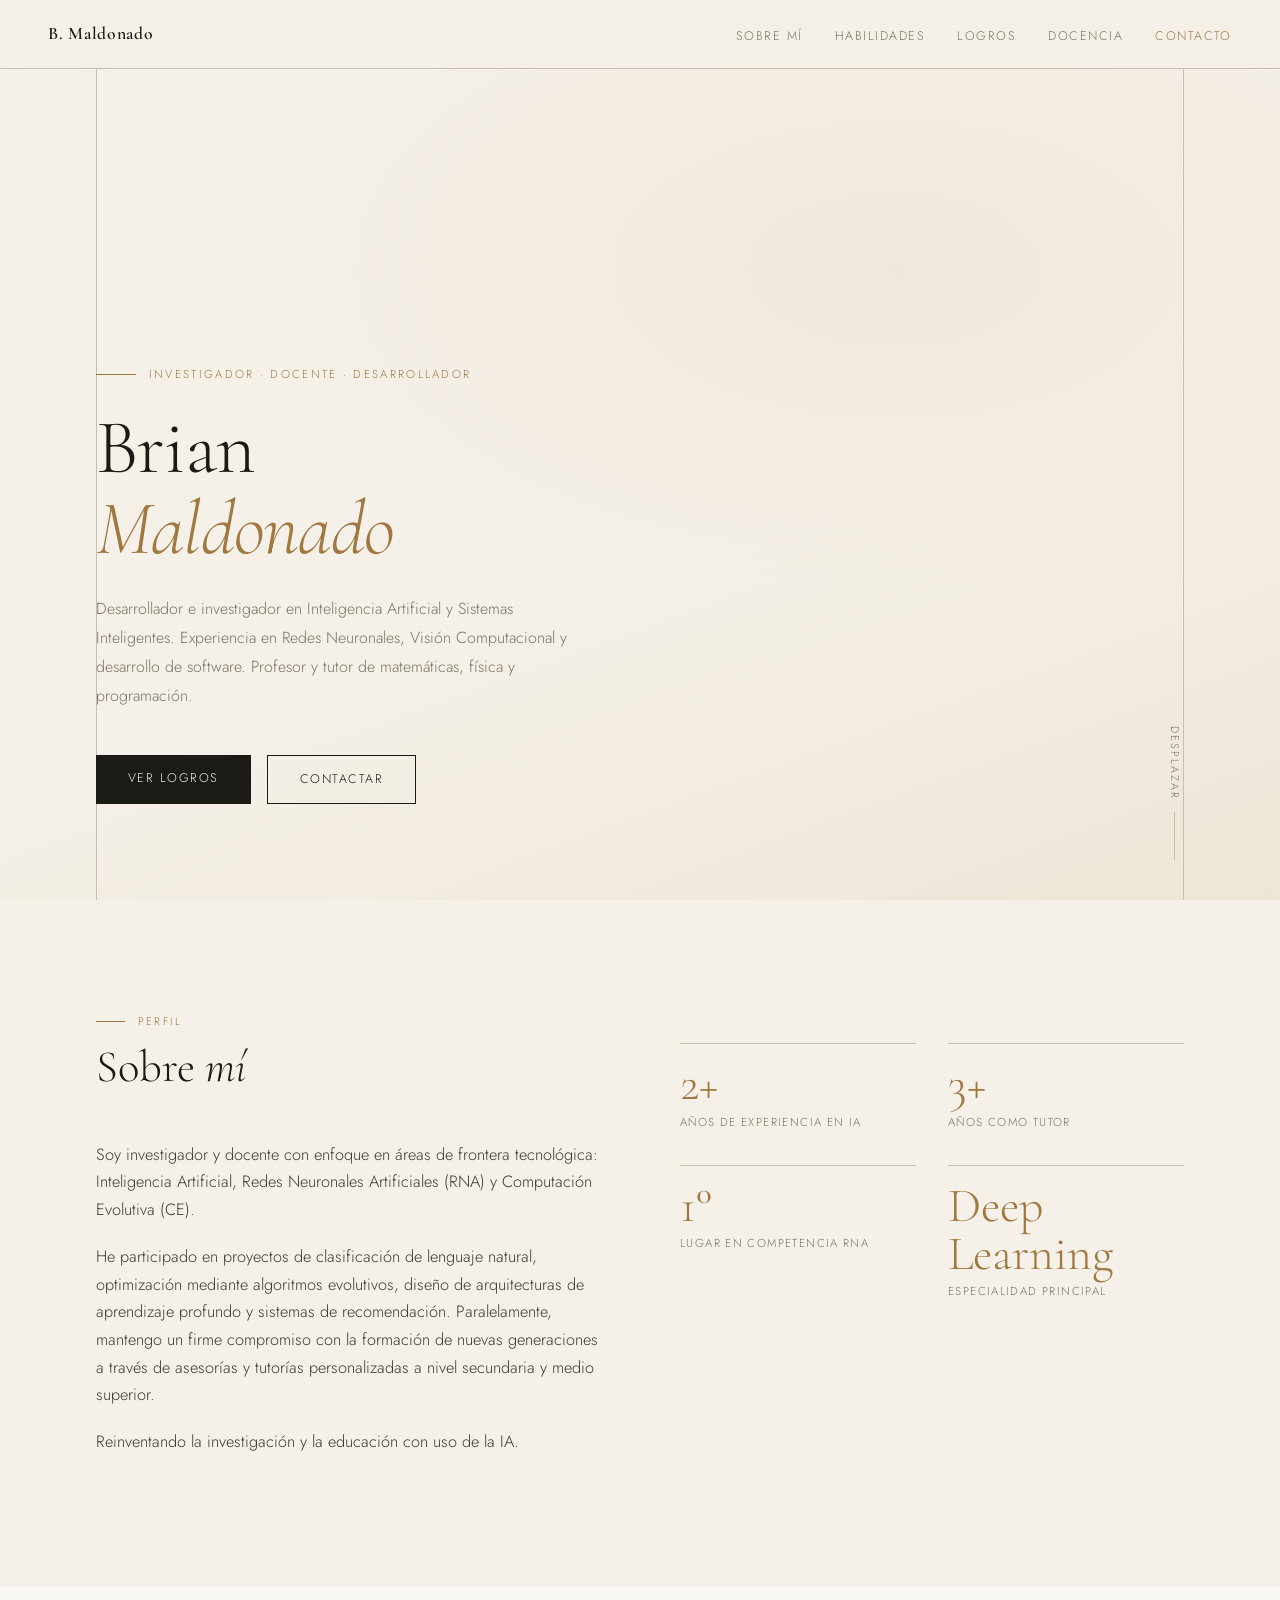
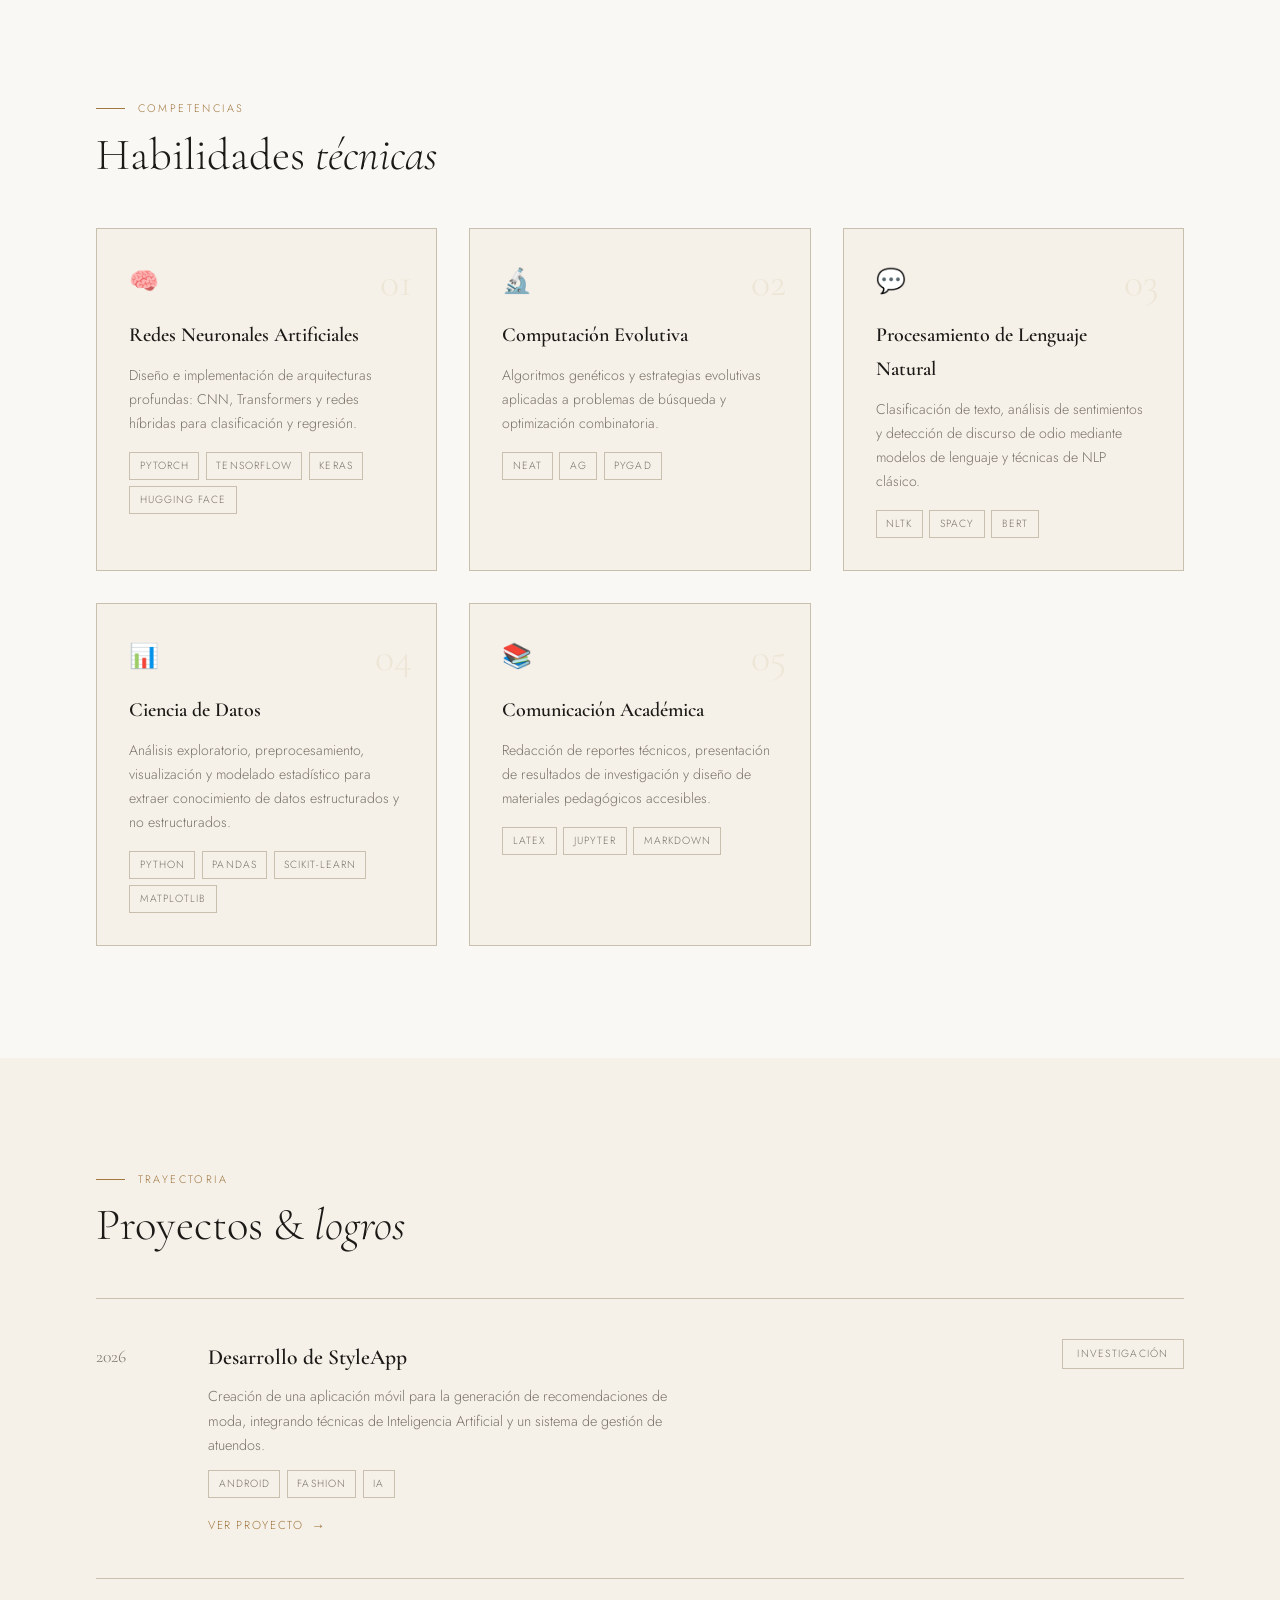
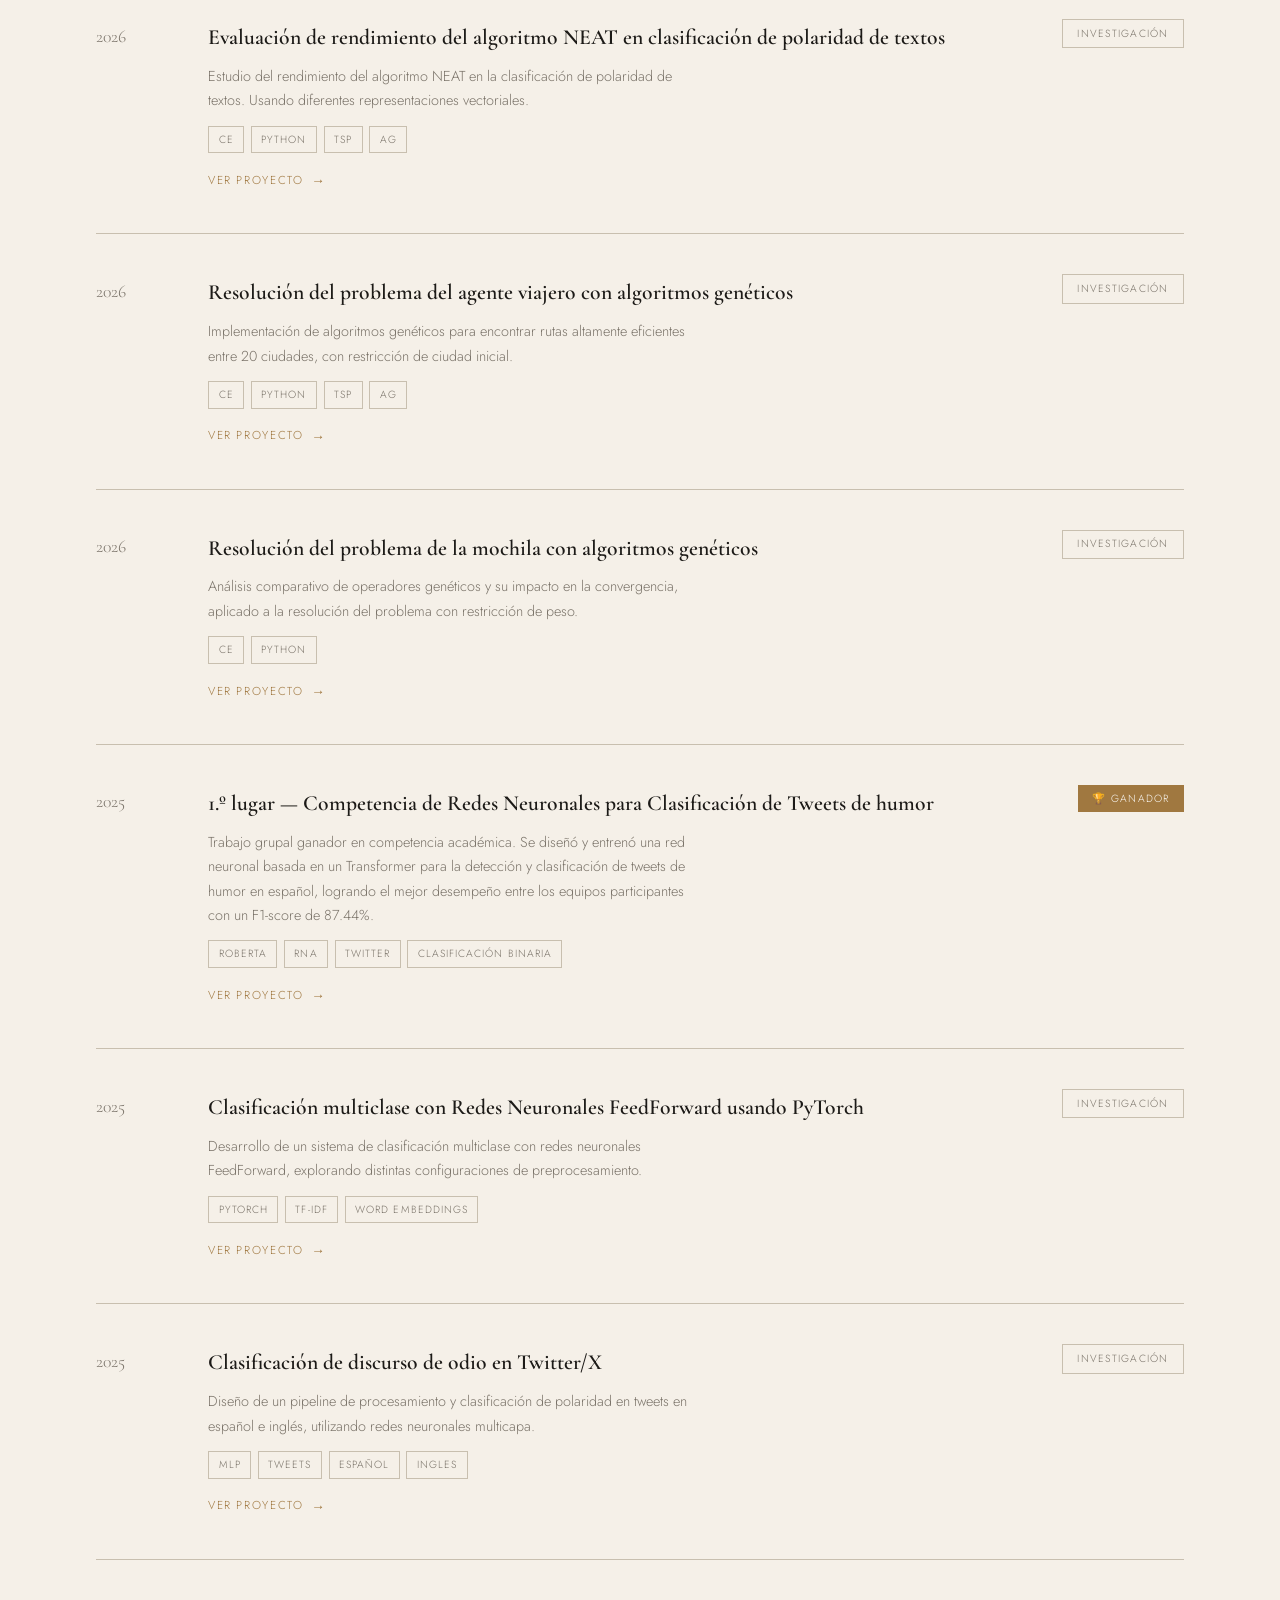
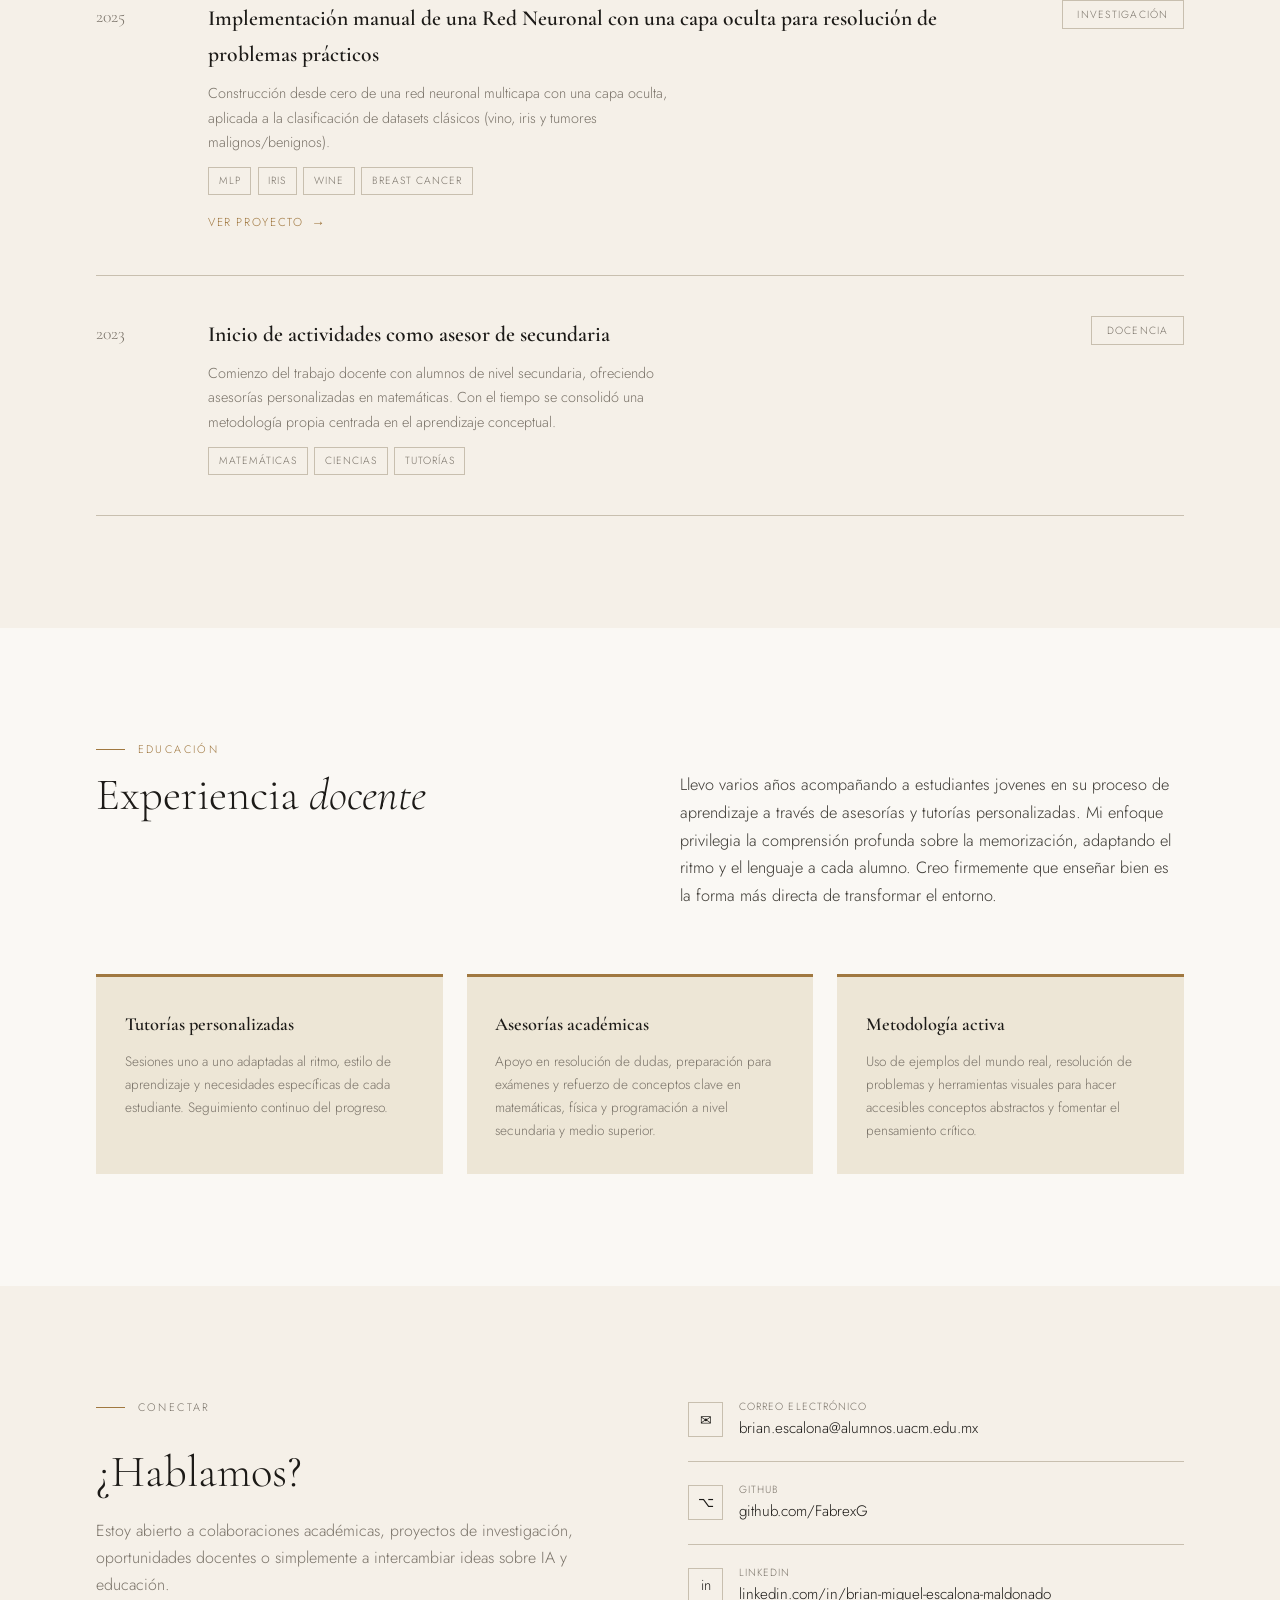
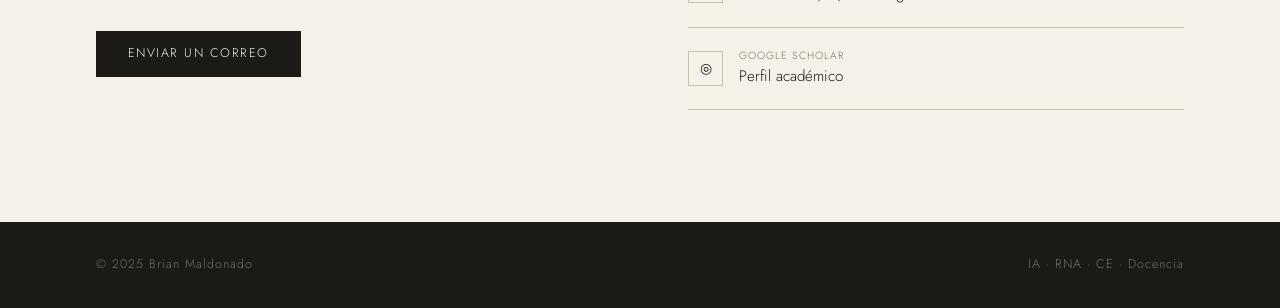
==== commit 520ae176: "add some pages" ====
--- a/index.html
+++ b/index.html
@@ -107,9 +107,9 @@
       <h3>Computación Evolutiva</h3>
       <p>Algoritmos genéticos y estrategias evolutivas aplicadas a problemas de búsqueda y optimización combinatoria.</p>
       <div class="skill-tags">
-        <span class="tag">DEAP</span>
+        <span class="tag">NEAT</span>
+        <span class="tag">AG</span>
         <span class="tag">PyGAD</span>
-        <span class="tag">NSGA-II</span>
       </div>
     </div>
 
@@ -160,10 +160,37 @@
       <div class="project-year">2026</div>
       <div class="project-body">
         <h3>Desarrollo de StyleApp</h3>
-        <p>Desarrollo de aplicación móvil de generación de recomendaciones de moda utilizando técnicas de Inteligencia Artificial.</p>
+        <p>Creación de una aplicación móvil para la generación de recomendaciones de moda, integrando técnicas de Inteligencia Artificial y un sistema de gestión de atuendos.</p>
         <div class="skill-tags" style="margin-top:0.8rem;">
           <span class="tag">Android</span><span class="tag">Fashion</span><span class="tag">IA</span>
         </div>
+        <a href="projects/styleapp.html" class="project-link">Ver proyecto</a>
+      </div>
+      <div class="project-badge alt">Investigación</div>
+    </div>
+
+    <div class="project-item fade-up">
+      <div class="project-year">2026</div>
+      <div class="project-body">
+        <h3>Evaluación de rendimiento del algoritmo NEAT en clasificación de polaridad de textos</h3>
+        <p>Estudio del rendimiento del algoritmo NEAT en la clasificación de polaridad de textos. Usando diferentes representaciones vectoriales.</p>
+        <div class="skill-tags" style="margin-top:0.8rem;">
+          <span class="tag">CE</span><span class="tag">Python</span><span class="tag">TSP</span><span class="tag">AG</span>
+        </div>
+        <a href="projects/neat-polaridad.html" class="project-link">Ver proyecto</a>
+      </div>
+      <div class="project-badge alt">Investigación</div>
+    </div>
+
+    <div class="project-item fade-up">
+      <div class="project-year">2026</div>
+      <div class="project-body">
+        <h3>Resolución del problema del agente viajero con algoritmos genéticos</h3>
+        <p>Implementación de algoritmos genéticos para encontrar rutas altamente eficientes entre 20 ciudades, con restricción de ciudad inicial.</p>
+        <div class="skill-tags" style="margin-top:0.8rem;">
+          <span class="tag">CE</span><span class="tag">Python</span><span class="tag">TSP</span><span class="tag">AG</span>
+        </div>
+        <a href="projects/tsp-genetico.html" class="project-link">Ver proyecto</a>
       </div>
       <div class="project-badge alt">Investigación</div>
     </div>
@@ -172,34 +199,25 @@
       <div class="project-year">2026</div>
       <div class="project-body">
         <h3>Resolución del problema de la mochila con algoritmos genéticos</h3>
-        <p>Análisis comparativo de distintos operadores genéticos y su impacto en la convergencia para la resolución del problema de la mochila con restricción de peso.</p>
+        <p>Análisis comparativo de operadores genéticos y su impacto en la convergencia, aplicado a la resolución del problema con restricción de peso.</p>
         <div class="skill-tags" style="margin-top:0.8rem;">
           <span class="tag">CE</span><span class="tag">Python</span>
         </div>
-      </div>
-      <div class="project-badge alt">Proyecto</div>
-    </div>
-
-    <div class="project-item fade-up">
-      <div class="project-year">2026</div>
-      <div class="project-body">
-        <h3>Práctica2: Resolución del problema del agente viajero con algoritmos genéticos</h3>
-        <p>Implementación de un algoritmo genético para resolver el Problema (TSP), logrando encontrar rutas altamente eficientes entre 20 ciudades seleccionadas con restricción de ciudad inicial.</p>
-        <div class="skill-tags" style="margin-top:0.8rem;">
-          <span class="tag">CE</span><span class="tag">Python</span><span class="tag">TSP</span><span class="tag">AG</span>
-        </div>
-      </div>
-      <div class="project-badge alt">Investigación</div>
-    </div>
+        <a href="projects/mochila-genetico.html" class="project-link">Ver proyecto</a>
+      </div>
+      <div class="project-badge alt">Investigación</div>
+    </div>
+
     
     <div class="project-item fade-up">
       <div class="project-year">2025</div>
       <div class="project-body">
-        <h3>1.º lugar — Competencia de Redes Neuronales para Clasificación de  Tweets de Odio</h3>
-        <p>Trabajo grupal ganador en competencia académica. Se diseñó y entrenó una red neuronal basada en un Transformer para la detección y clasificación de tweets con discurso de odio, logrando el mejor desempeño entre los equipos participantes con un F1-score de 87.44%.</p>
+        <h3>1.º lugar — Competencia de Redes Neuronales para Clasificación de  Tweets de humor</h3>
+        <p>Trabajo grupal ganador en competencia académica. Se diseñó y entrenó una red neuronal basada en un Transformer para la detección y clasificación de tweets de humor en español, logrando el mejor desempeño entre los equipos participantes con un F1-score de 87.44%.</p>
         <div class="skill-tags" style="margin-top:0.8rem;">
           <span class="tag">ROBERTA</span><span class="tag">RNA</span><span class="tag">Twitter</span><span class="tag">Clasificación binaria</span>
         </div>
+        <a href="projects/competencia-humor.html" class="project-link">Ver proyecto</a>
       </div>
       <div class="project-badge">🏆 Ganador</div>
     </div>
@@ -208,10 +226,11 @@
       <div class="project-year">2025</div>
       <div class="project-body">
         <h3> Clasificación multiclase con Redes Neuronales FeedForward usando PyTorch</h3>
-        <p>Implementación de un sistema de clasificación multiclase utilizando redes neuronales implementadas en PyTorch, empleando diferentes configuraciones de preprocesamiento.</p>
+        <p>Desarrollo de un sistema de clasificación multiclase con redes neuronales FeedForward, explorando distintas configuraciones de preprocesamiento.</p>
         <div class="skill-tags" style="margin-top:0.8rem;">
           <span class="tag">PyTorch</span><span class="tag">TF-IDF</span><span class="tag">Word Embeddings</span>
         </div>
+        <a href="projects/feedforward-multiclase.html" class="project-link">Ver proyecto</a>
       </div>
       <div class="project-badge alt">Investigación</div>
     </div>
@@ -220,10 +239,11 @@
       <div class="project-year">2025</div>
       <div class="project-body">
         <h3>Clasificación de discurso de odio en Twitter/X</h3>
-        <p>Desarrollo de un pipeline para la clasificación de polaridad tweets en español e ingles, haciendo uso de redes neuronales multicapa.</p>
+        <p>Diseño de un pipeline de procesamiento y clasificación de polaridad en tweets en español e inglés, utilizando redes neuronales multicapa.</p>
         <div class="skill-tags" style="margin-top:0.8rem;">
           <span class="tag">MLP</span><span class="tag">Tweets</span><span class="tag">Español</span><span class="tag">Ingles</span>
         </div>
+        <a href="projects/odio-twitter.html" class="project-link">Ver proyecto</a>
       </div>
       <div class="project-badge alt">Investigación</div>
     </div>
@@ -232,10 +252,11 @@
       <div class="project-year">2025</div>
       <div class="project-body">
         <h3> Implementación manual de una Red Neuronal con una capa oculta para resolución de problemas prácticos</h3>
-        <p>Desarrollo manual de una red neuronal multicapa (MLP) para clasificación de vino, iris de plantas y tumores malignos o benignos.</p>
+        <p>Construcción desde cero de una red neuronal multicapa con una capa oculta, aplicada a la clasificación de datasets clásicos (vino, iris y tumores malignos/benignos).</p>
         <div class="skill-tags" style="margin-top:0.8rem;">
           <span class="tag">MLP</span><span class="tag">Iris</span><span class="tag">Wine</span><span class="tag">Breast Cancer</span>
         </div>
+        <a href="projects/rna-manual.html" class="project-link">Ver proyecto</a>
       </div>
       <div class="project-badge alt">Investigación</div>
     </div>
@@ -243,7 +264,7 @@
     <div class="project-item fade-up">
       <div class="project-year">2023</div>
       <div class="project-body">
-        <h3>Inicio de actividades como tutor de secundaria</h3>
+        <h3>Inicio de actividades como asesor de secundaria</h3>
         <p>Comienzo del trabajo docente con alumnos de nivel secundaria, ofreciendo asesorías personalizadas en matemáticas. Con el tiempo se consolidó una metodología propia centrada en el aprendizaje conceptual.</p>
         <div class="skill-tags" style="margin-top:0.8rem;">
           <span class="tag">Matemáticas</span><span class="tag">Ciencias</span><span class="tag">Tutorías</span>
--- a/style.css
+++ b/style.css
@@ -343,3 +343,170 @@
       .skills-grid, .teaching-cards { grid-template-columns: 1fr; }
       .about-stats { grid-template-columns: 1fr 1fr; }
     }
+
+    /* ── PROJECT DETAIL BUTTON ── */
+    .project-link {
+      display: inline-flex; align-items: center; gap: 0.5rem;
+      margin-top: 1rem;
+      font-size: 0.72rem; letter-spacing: 0.14em; text-transform: uppercase;
+      color: var(--gold);
+      text-decoration: none;
+      border-bottom: 1px solid transparent;
+      transition: border-color 0.2s, gap 0.2s;
+      width: fit-content;
+    }
+    .project-link:hover { border-bottom-color: var(--gold); gap: 0.8rem; }
+    .project-link::after { content: '→'; font-size: 0.85rem; }
+
+    /* ── PROJECT DETAIL PAGE ── */
+    .detail-nav {
+      position: fixed; top: 0; left: 0; right: 0; z-index: 100;
+      display: flex; align-items: center; justify-content: space-between;
+      padding: 1.2rem 3rem;
+      background: rgba(245,240,232,0.92);
+      backdrop-filter: blur(8px);
+      border-bottom: 1px solid var(--rule);
+    }
+    .detail-nav .nav-logo {
+      font-family: 'Cormorant Garamond', serif;
+      font-size: 1.1rem; font-weight: 600; letter-spacing: 0.04em;
+      color: var(--ink); text-decoration: none;
+    }
+    .back-link {
+      display: inline-flex; align-items: center; gap: 0.5rem;
+      font-size: 0.72rem; letter-spacing: 0.14em; text-transform: uppercase;
+      color: var(--muted); text-decoration: none;
+      transition: color 0.2s, gap 0.2s;
+    }
+    .back-link::before { content: '←'; font-size: 0.85rem; }
+    .back-link:hover { color: var(--gold); gap: 0.8rem; }
+
+    .detail-hero {
+      padding: 10rem 6rem 5rem;
+      background: linear-gradient(160deg, var(--cream) 60%, var(--parchment) 100%);
+      border-bottom: 1px solid var(--rule);
+    }
+    .detail-hero .hero-tag {
+      font-size: 0.72rem; letter-spacing: 0.2em; text-transform: uppercase;
+      color: var(--gold); margin-bottom: 1.2rem;
+      display: flex; align-items: center; gap: 0.8rem;
+    }
+    .detail-hero .hero-tag::before {
+      content: ''; display: block; width: 2.5rem; height: 1px; background: var(--gold);
+    }
+    .detail-hero h1 {
+      font-family: 'Cormorant Garamond', serif;
+      font-size: clamp(2rem, 4vw, 3.8rem);
+      font-weight: 300; line-height: 1.1;
+      margin-bottom: 1.5rem; color: var(--ink); max-width: 820px;
+    }
+    .detail-hero h1 em { font-style: italic; color: var(--gold); }
+    .detail-meta {
+      display: flex; gap: 2rem; flex-wrap: wrap;
+      font-size: 0.78rem; letter-spacing: 0.1em; text-transform: uppercase;
+      color: var(--muted);
+    }
+    .detail-meta span { display: flex; align-items: center; gap: 0.4rem; }
+
+    .detail-body {
+      display: grid;
+      grid-template-columns: 1fr 320px;
+      gap: 5rem;
+      padding: 5rem 6rem;
+      max-width: 1200px;
+      margin: 0 auto;
+    }
+    .detail-content h2 {
+      font-family: 'Cormorant Garamond', serif;
+      font-size: 1.8rem; font-weight: 300;
+      margin: 2.5rem 0 1rem; color: var(--ink);
+    }
+    .detail-content h2:first-child { margin-top: 0; }
+    .detail-content p {
+      color: var(--ink-light); font-size: 1rem; line-height: 1.8;
+      margin-bottom: 1.2rem;
+    }
+    .detail-content ul {
+      margin: 0 0 1.2rem 1.2rem; color: var(--ink-light);
+      font-size: 1rem; line-height: 1.8;
+    }
+    .detail-content ul li { margin-bottom: 0.4rem; }
+
+    /* Result highlight box */
+    .result-box {
+      background: var(--parchment);
+      border-left: 3px solid var(--gold);
+      padding: 1.5rem 2rem;
+      margin: 2rem 0;
+    }
+    .result-box .result-number {
+      font-family: 'Cormorant Garamond', serif;
+      font-size: 2.8rem; font-weight: 300; color: var(--gold); line-height: 1;
+    }
+    .result-box .result-label {
+      font-size: 0.75rem; letter-spacing: 0.12em; text-transform: uppercase;
+      color: var(--muted); margin-top: 0.3rem;
+    }
+    .result-box p { margin-top: 0.8rem; margin-bottom: 0; font-size: 0.92rem; }
+
+    /* Image placeholder / real images */
+    .detail-image {
+      width: 100%; border: 1px solid var(--rule);
+      margin: 2rem 0; display: block;
+      background: var(--parchment);
+    }
+    .detail-image img { width: 100%; display: block; }
+    .detail-image figcaption {
+      font-size: 0.75rem; color: var(--muted); padding: 0.7rem 1rem;
+      border-top: 1px solid var(--rule); letter-spacing: 0.05em;
+    }
+    .img-placeholder {
+      height: 220px; display: flex; align-items: center; justify-content: center;
+      font-size: 0.8rem; color: var(--rule); letter-spacing: 0.12em; text-transform: uppercase;
+    }
+
+    /* Paper / resource card */
+    .paper-card {
+      display: flex; gap: 1rem; align-items: flex-start;
+      padding: 1.2rem; border: 1px solid var(--rule);
+      margin-bottom: 1rem; text-decoration: none; color: var(--ink);
+      transition: border-color 0.2s;
+    }
+    .paper-card:hover { border-color: var(--gold); }
+    .paper-icon {
+      width: 2.5rem; height: 2.5rem; flex-shrink: 0;
+      border: 1px solid var(--rule);
+      display: flex; align-items: center; justify-content: center;
+      font-size: 1rem;
+    }
+    .paper-card h4 {
+      font-family: 'Cormorant Garamond', serif;
+      font-size: 1rem; font-weight: 600; margin-bottom: 0.3rem;
+    }
+    .paper-card p { font-size: 0.78rem; color: var(--muted); }
+
+    /* Sidebar */
+    .detail-sidebar { padding-top: 0; }
+    .sidebar-block {
+      border-top: 1px solid var(--rule); padding-top: 1.5rem; margin-bottom: 2rem;
+    }
+    .sidebar-block h3 {
+      font-size: 0.68rem; letter-spacing: 0.18em; text-transform: uppercase;
+      color: var(--gold); margin-bottom: 1rem;
+    }
+    .sidebar-block .tag { display: inline-block; margin: 0.2rem; }
+    .sidebar-stat { margin-bottom: 1rem; }
+    .sidebar-stat .stat-number {
+      font-family: 'Cormorant Garamond', serif;
+      font-size: 2rem; font-weight: 300; color: var(--gold); line-height: 1;
+    }
+    .sidebar-stat .stat-label {
+      font-size: 0.68rem; letter-spacing: 0.1em; text-transform: uppercase; color: var(--muted);
+    }
+
+    @media (max-width: 900px) {
+      .detail-nav { padding: 1rem 1.5rem; }
+      .detail-hero { padding: 8rem 1.8rem 3rem; }
+      .detail-body { grid-template-columns: 1fr; gap: 3rem; padding: 3rem 1.8rem; }
+      .detail-sidebar { border-top: 1px solid var(--rule); padding-top: 2rem; }
+    }
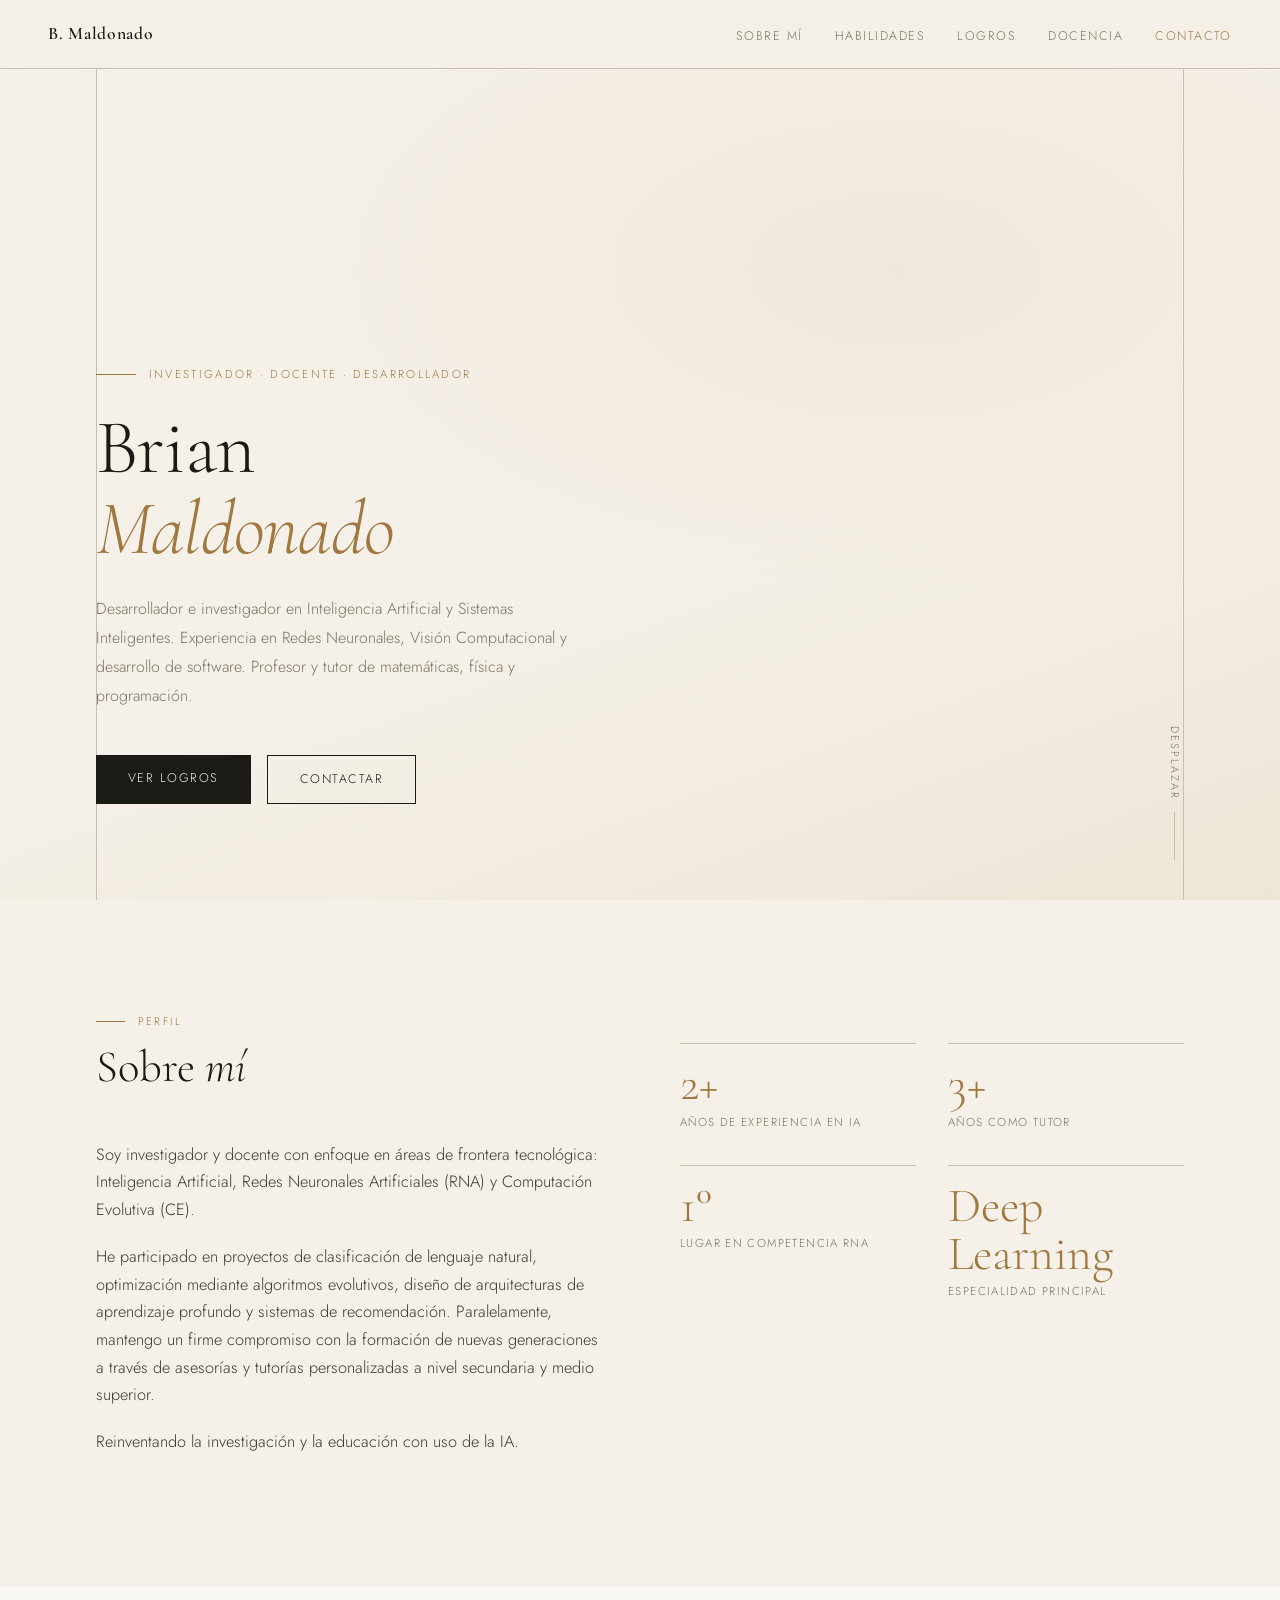
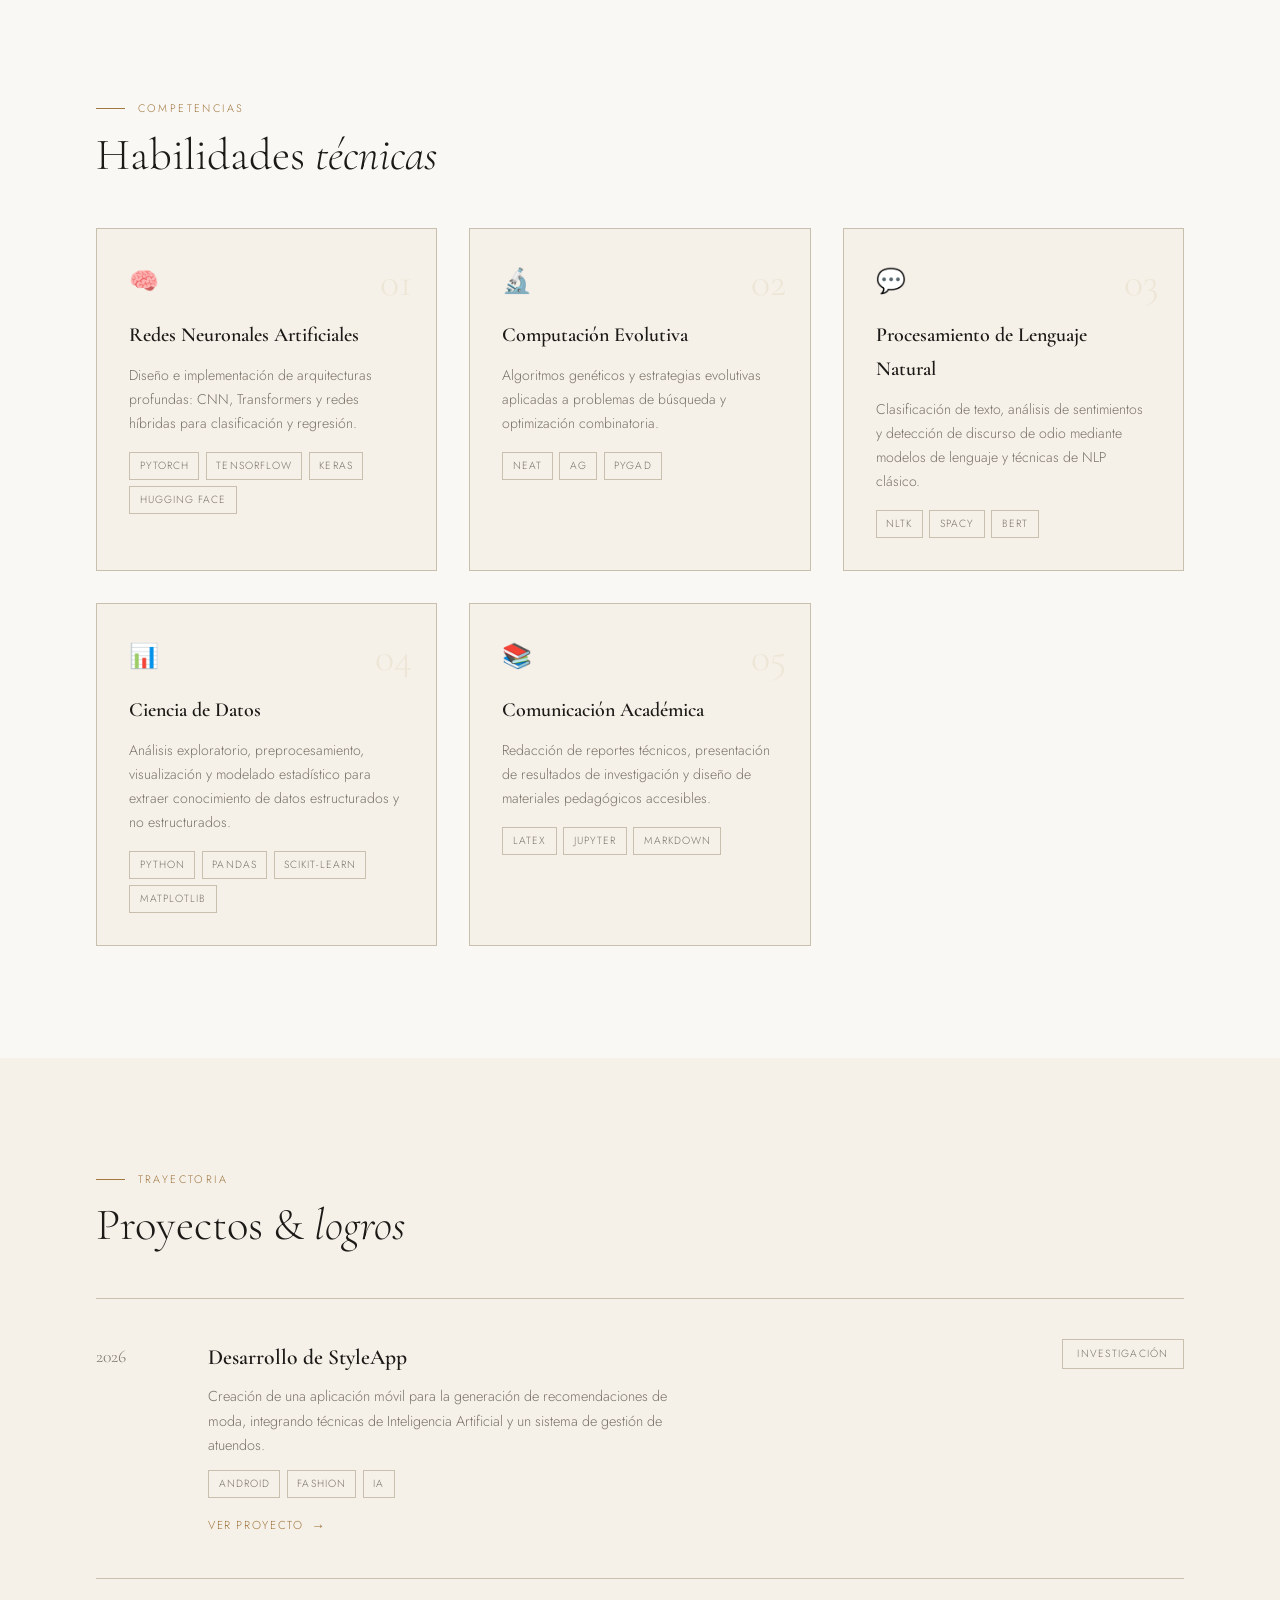
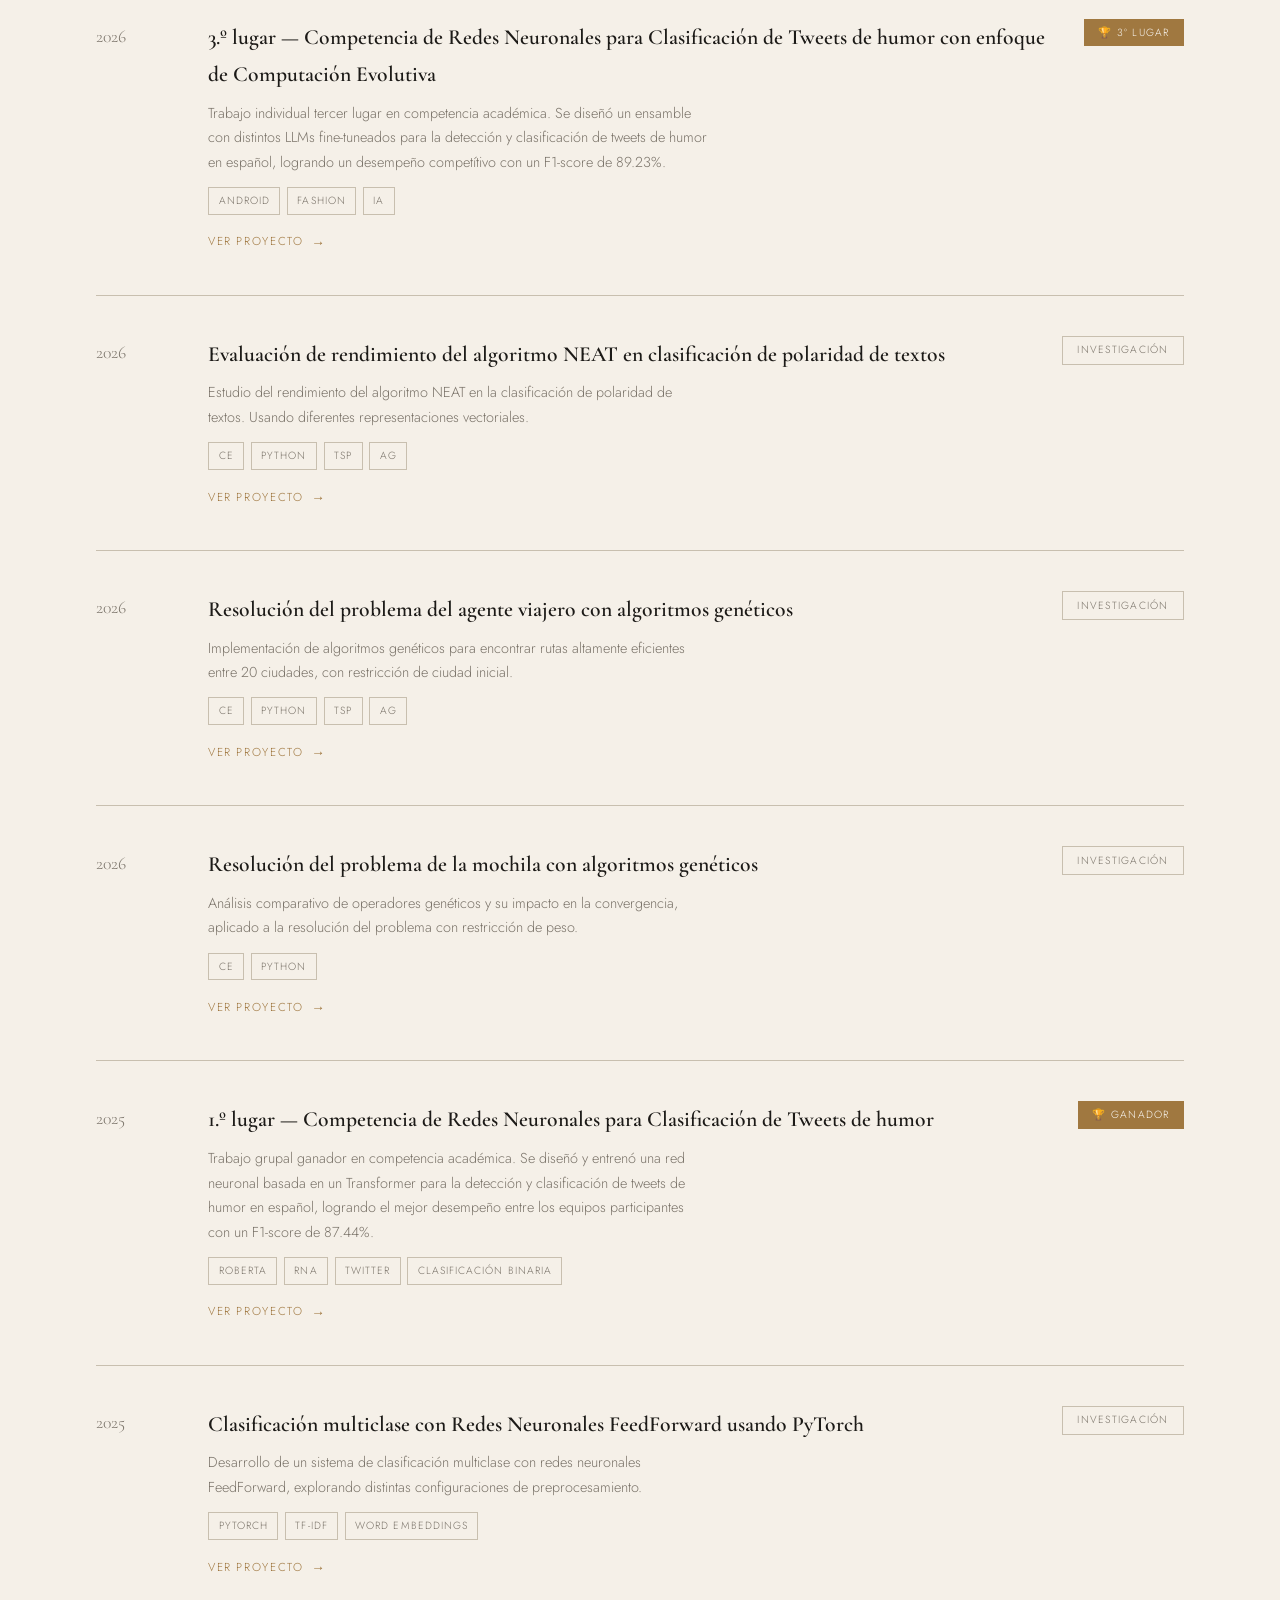
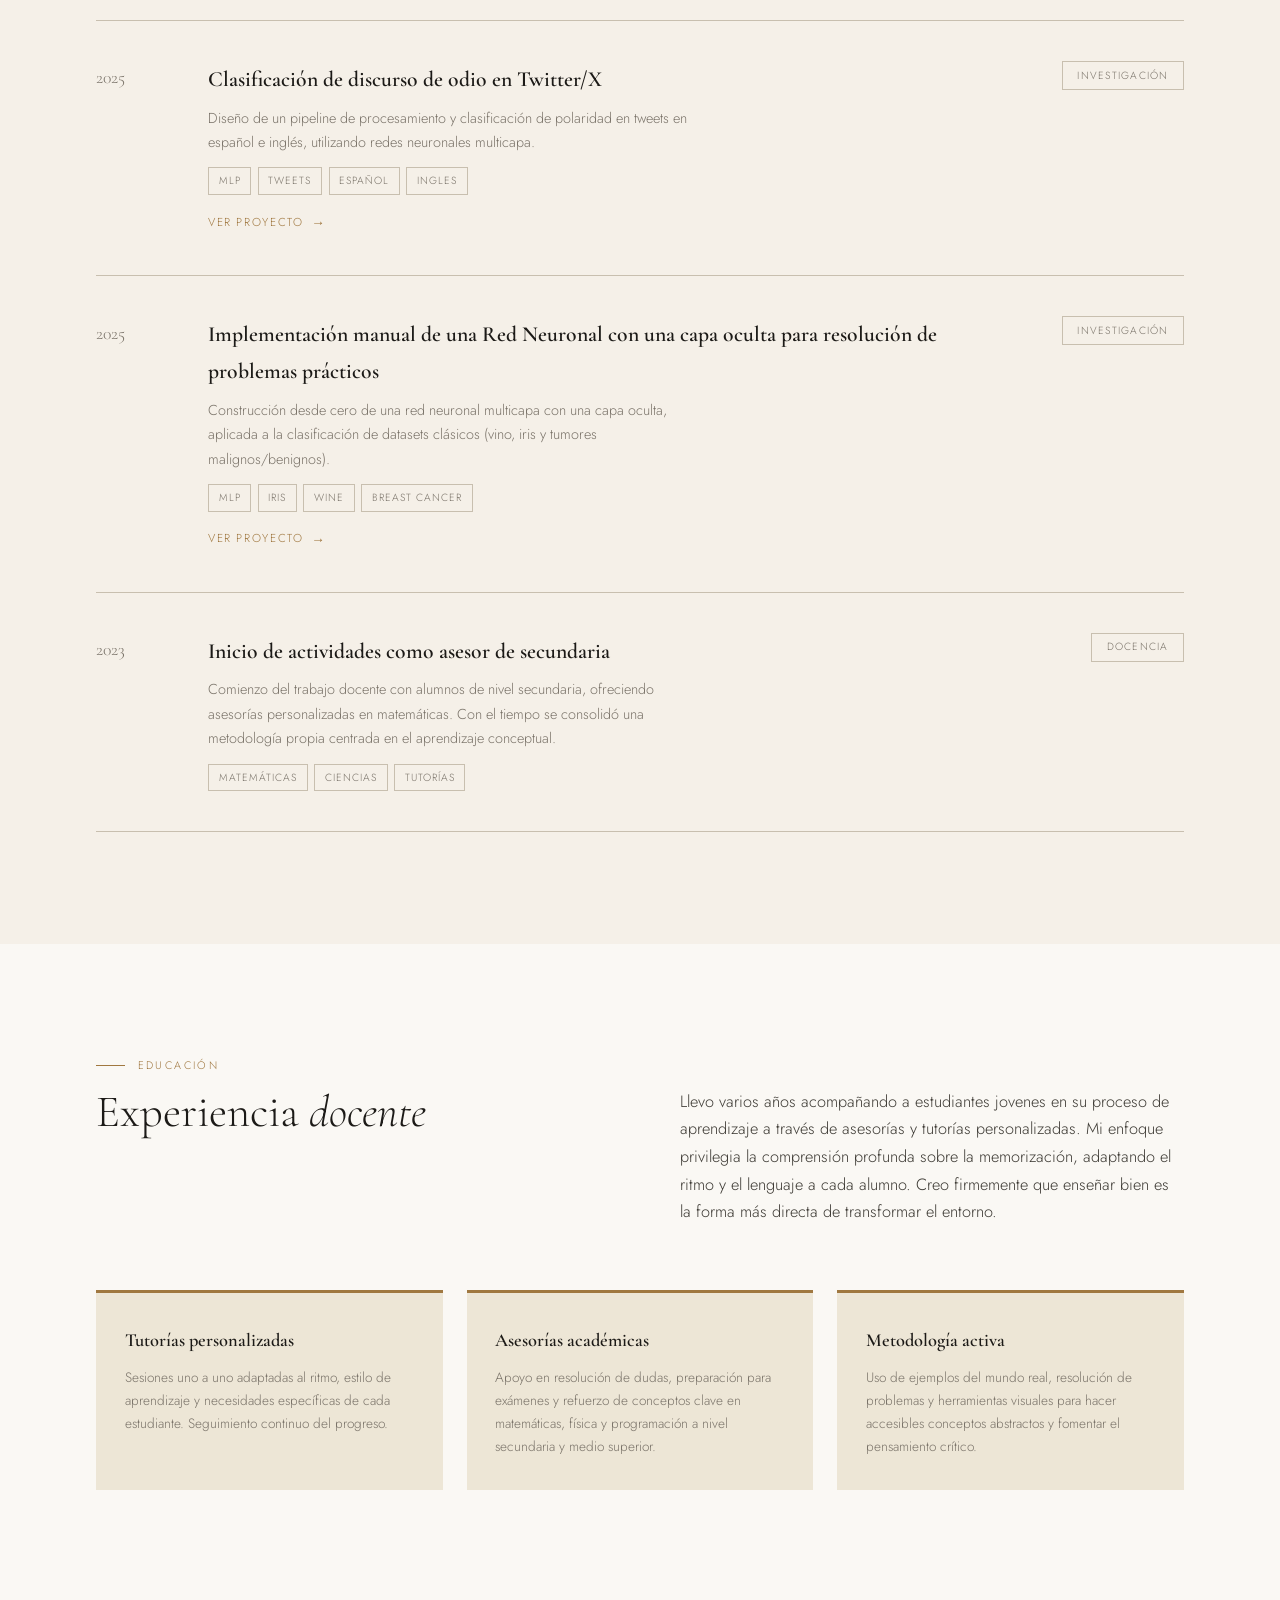
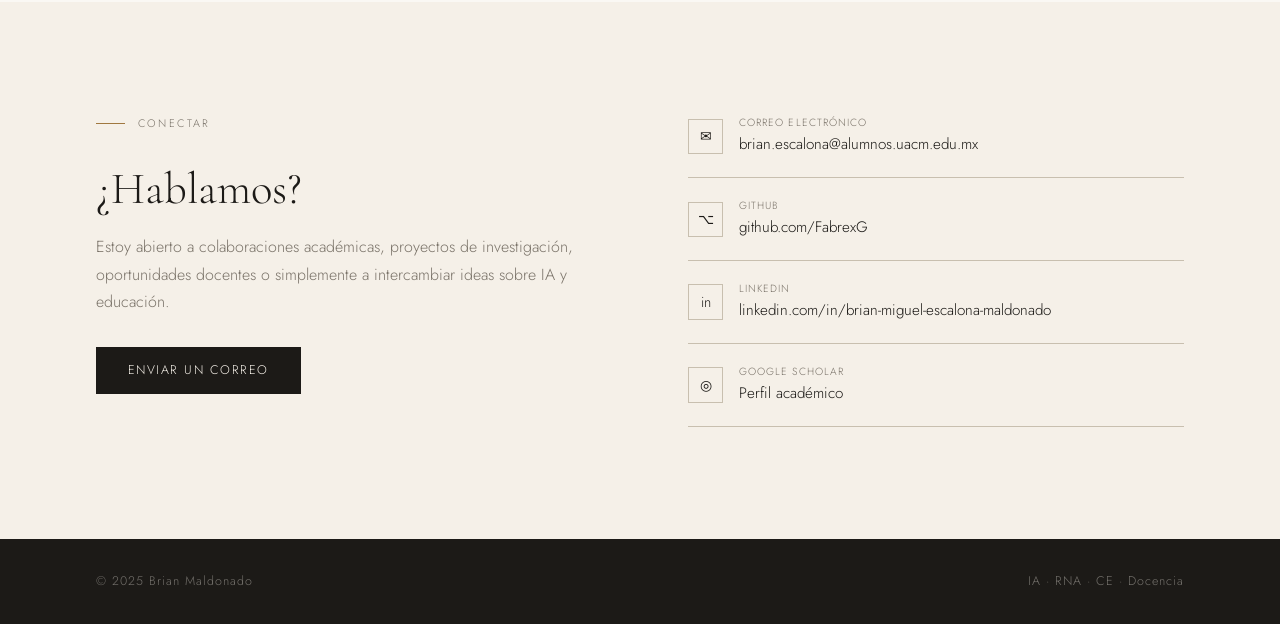
==== commit f0d5b2a2: "add new project and update html" ====
--- a/index.html
+++ b/index.html
@@ -169,6 +169,21 @@
       <div class="project-badge alt">Investigación</div>
     </div>
 
+
+    <div class="project-item fade-up">
+      <div class="project-year">2026</div>
+      <div class="project-body">
+        <h3>3.º lugar — Competencia de Redes Neuronales para Clasificación de  Tweets de humor con enfoque de Computación Evolutiva</h3>
+        <p>Trabajo individual tercer lugar en competencia académica. Se diseñó un ensamble con distintos LLMs fine-tuneados para la detección y clasificación de tweets de humor en español, logrando un desempeño competítivo con un F1-score de  89.23%.</p>
+        <div class="skill-tags" style="margin-top:0.8rem;">
+          <span class="tag">Android</span><span class="tag">Fashion</span><span class="tag">IA</span>
+        </div>
+        <a href="projects/competencia-humor-ce.html" class="project-link">Ver proyecto</a>
+      </div>
+      <div class="project-badge">🏆 3º lugar</div>
+    </div>
+
+
     <div class="project-item fade-up">
       <div class="project-year">2026</div>
       <div class="project-body">
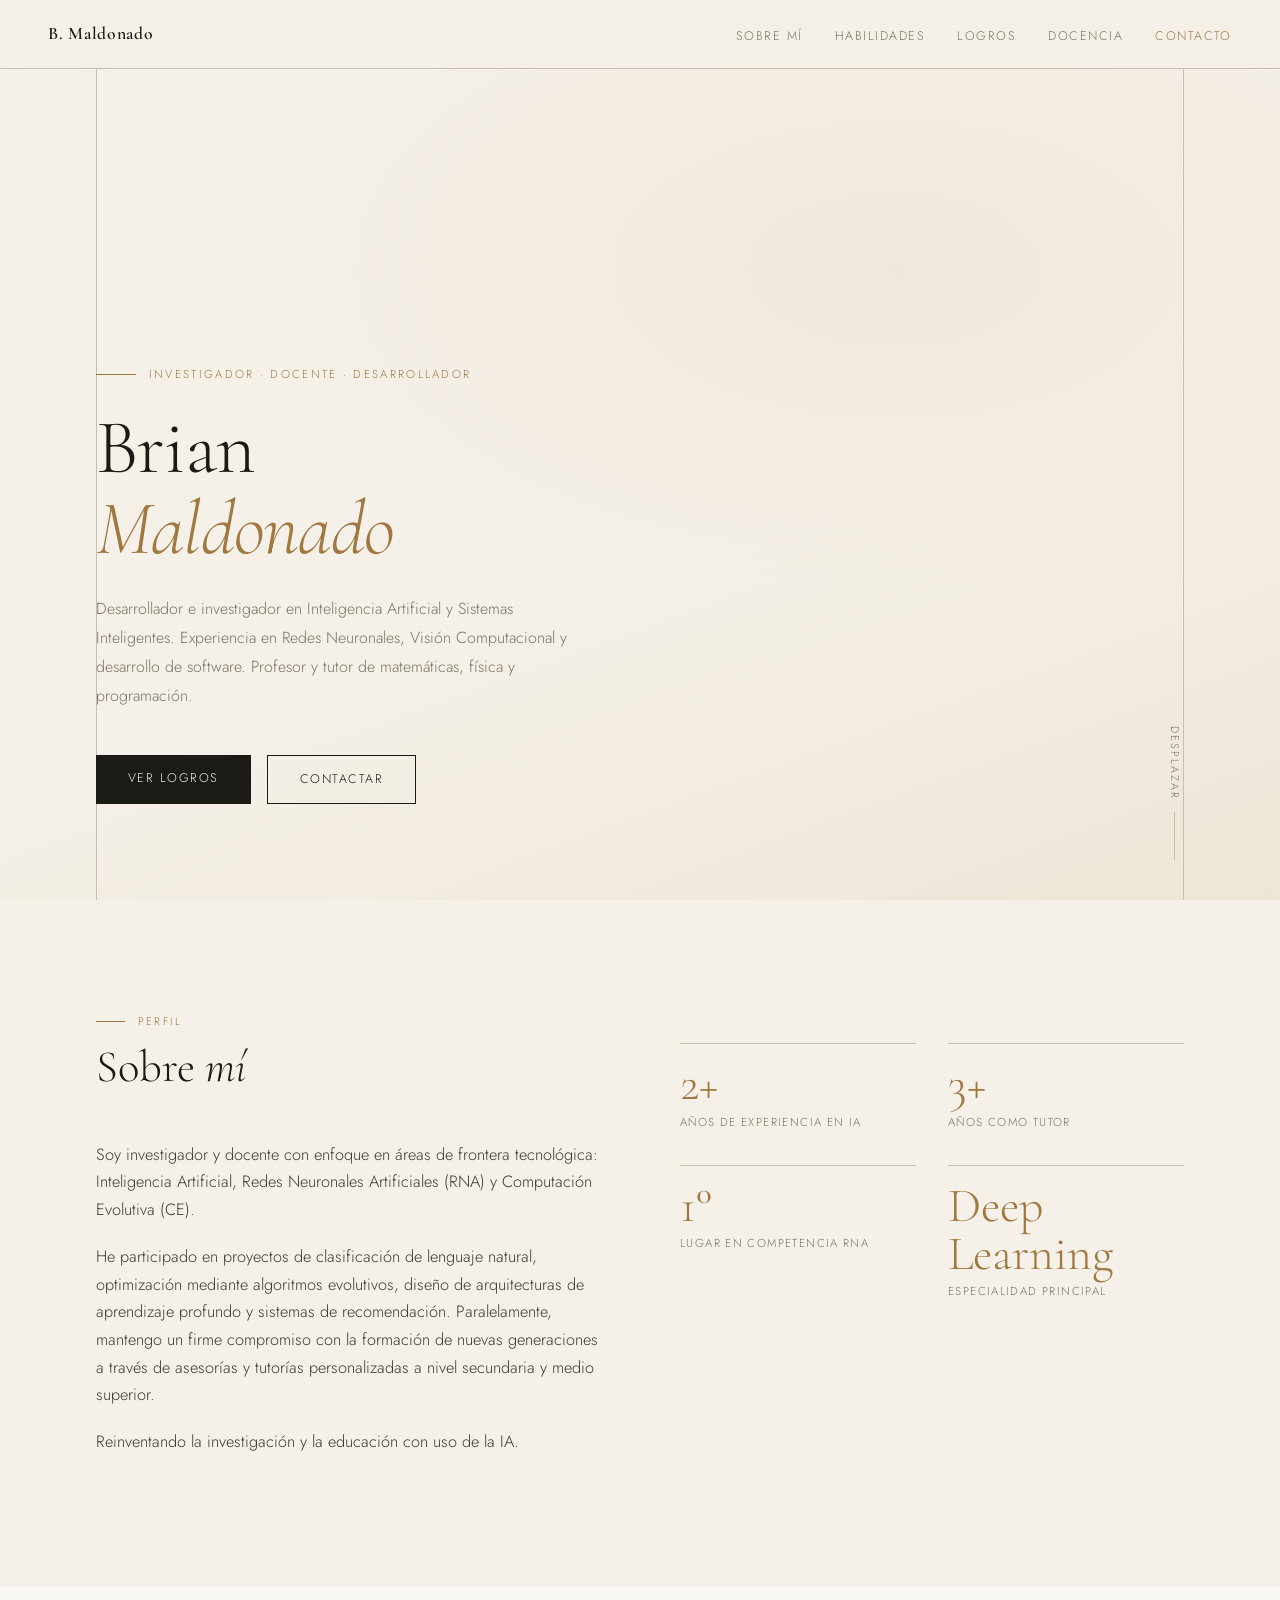
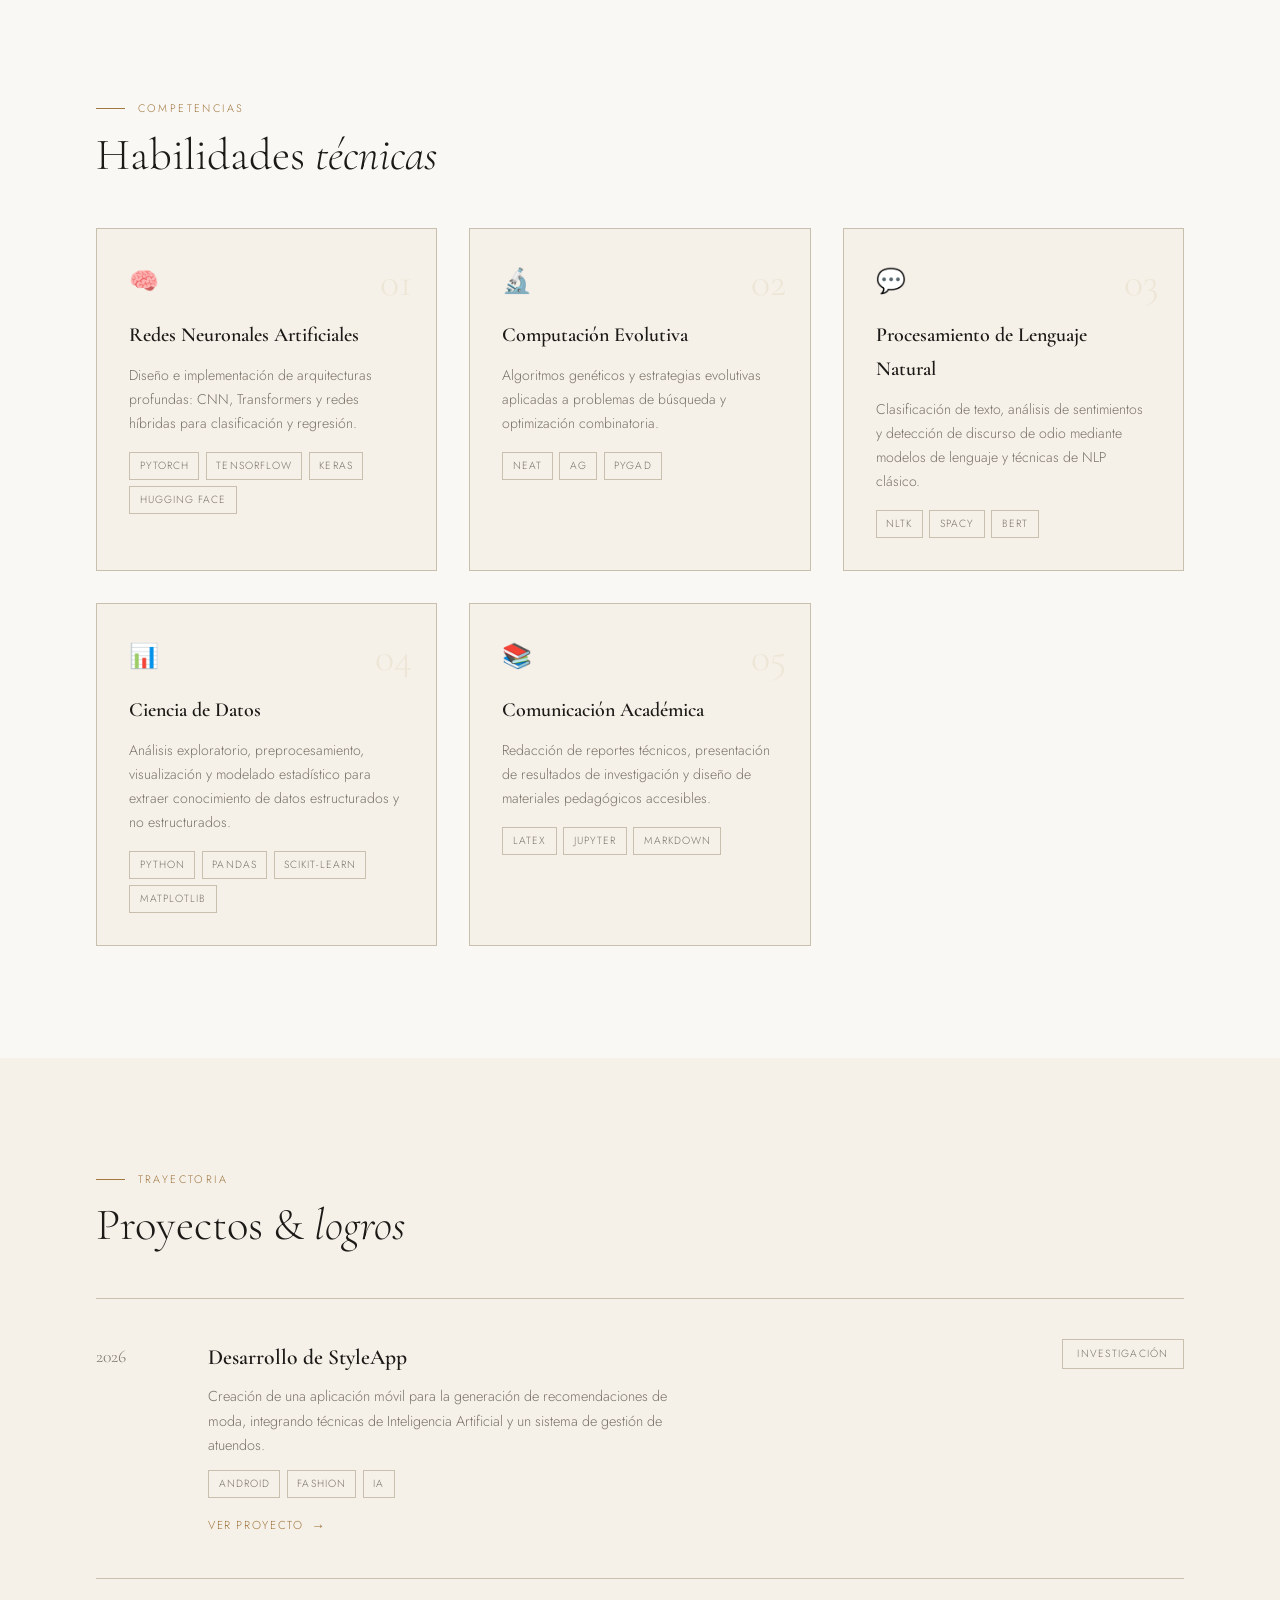
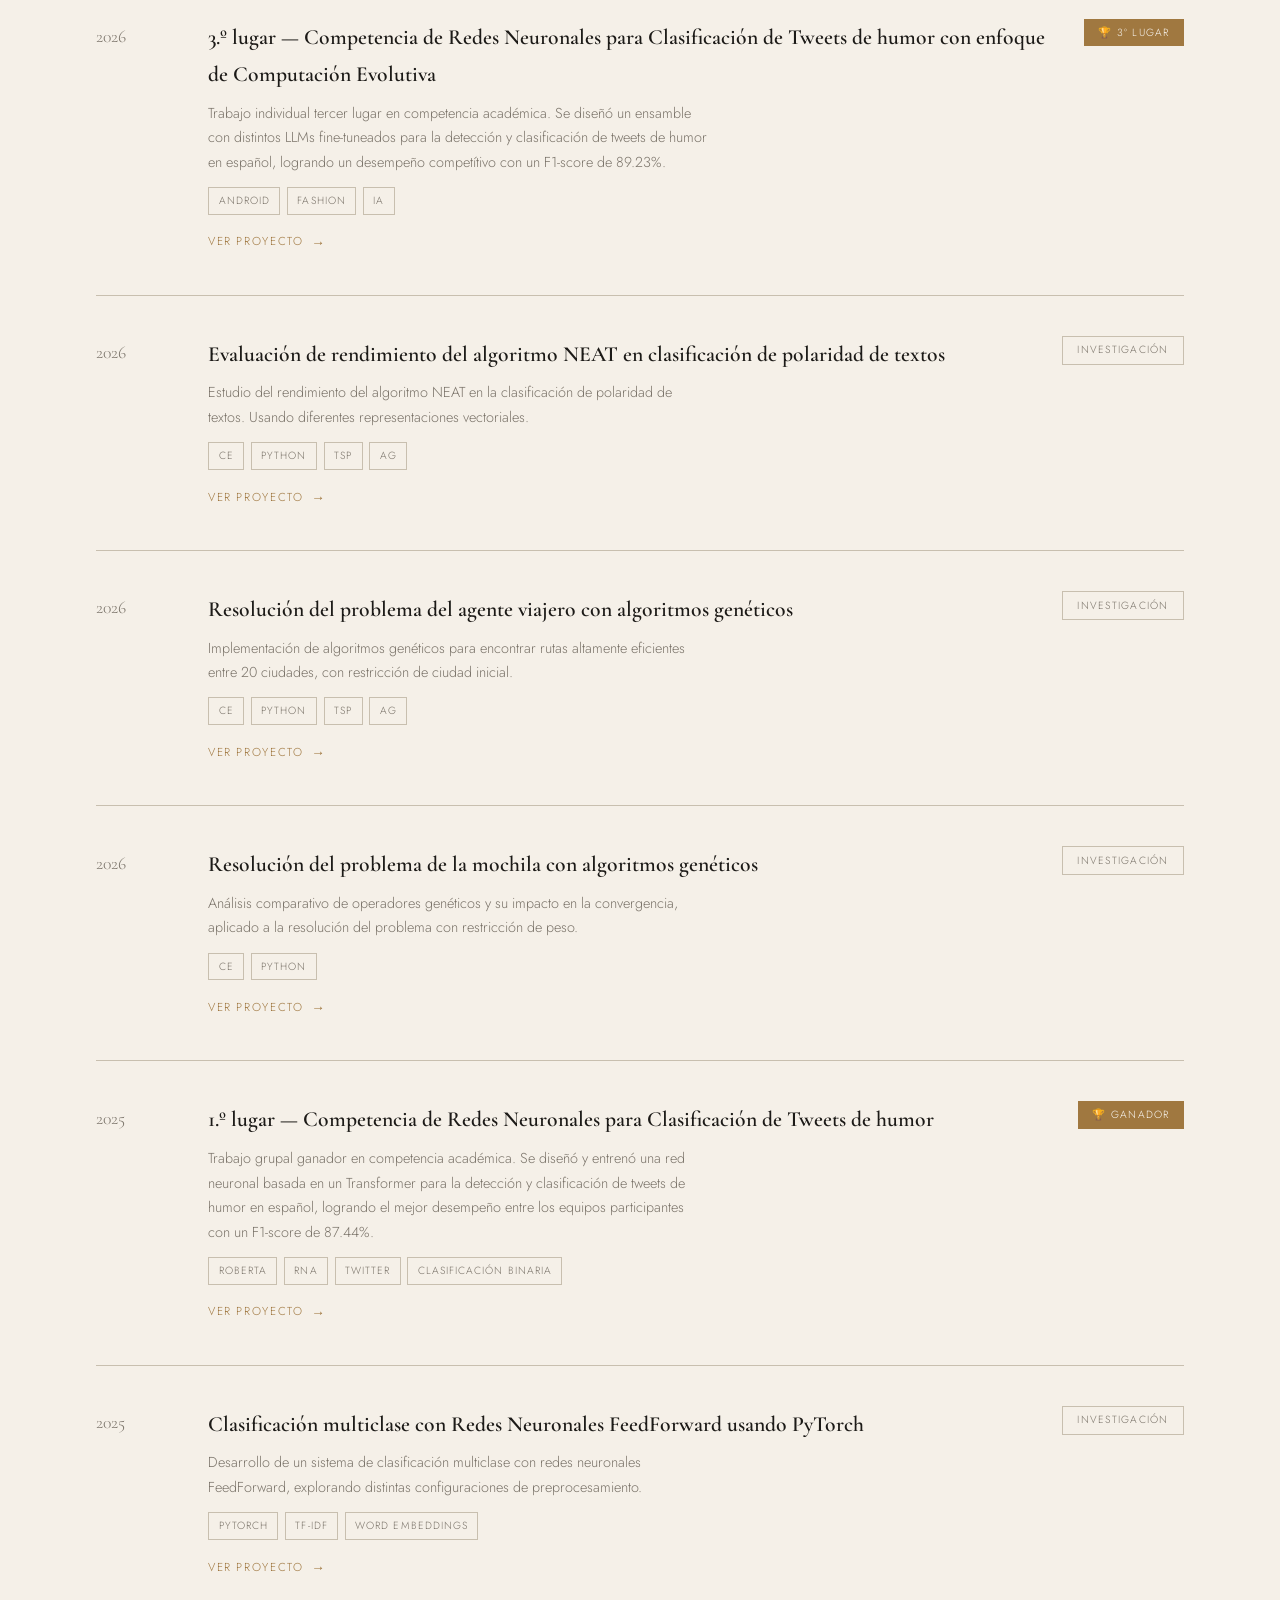
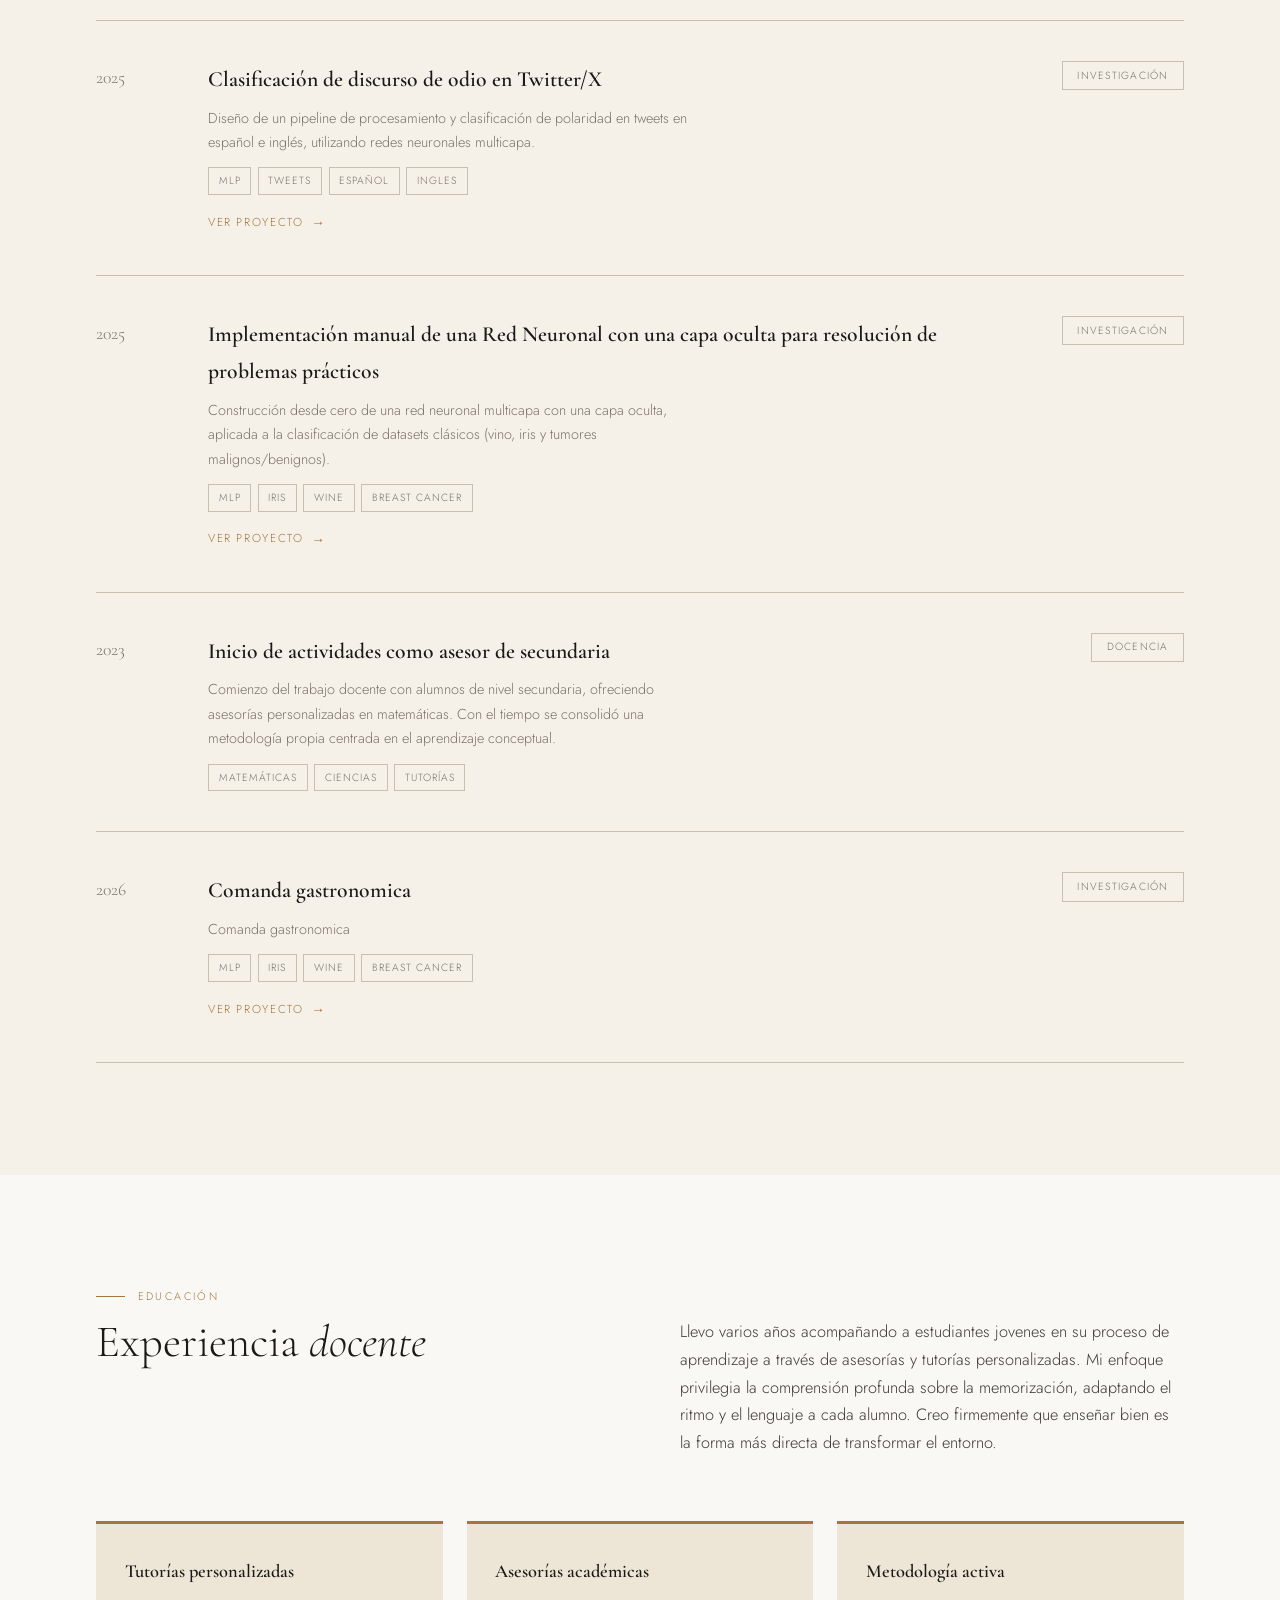
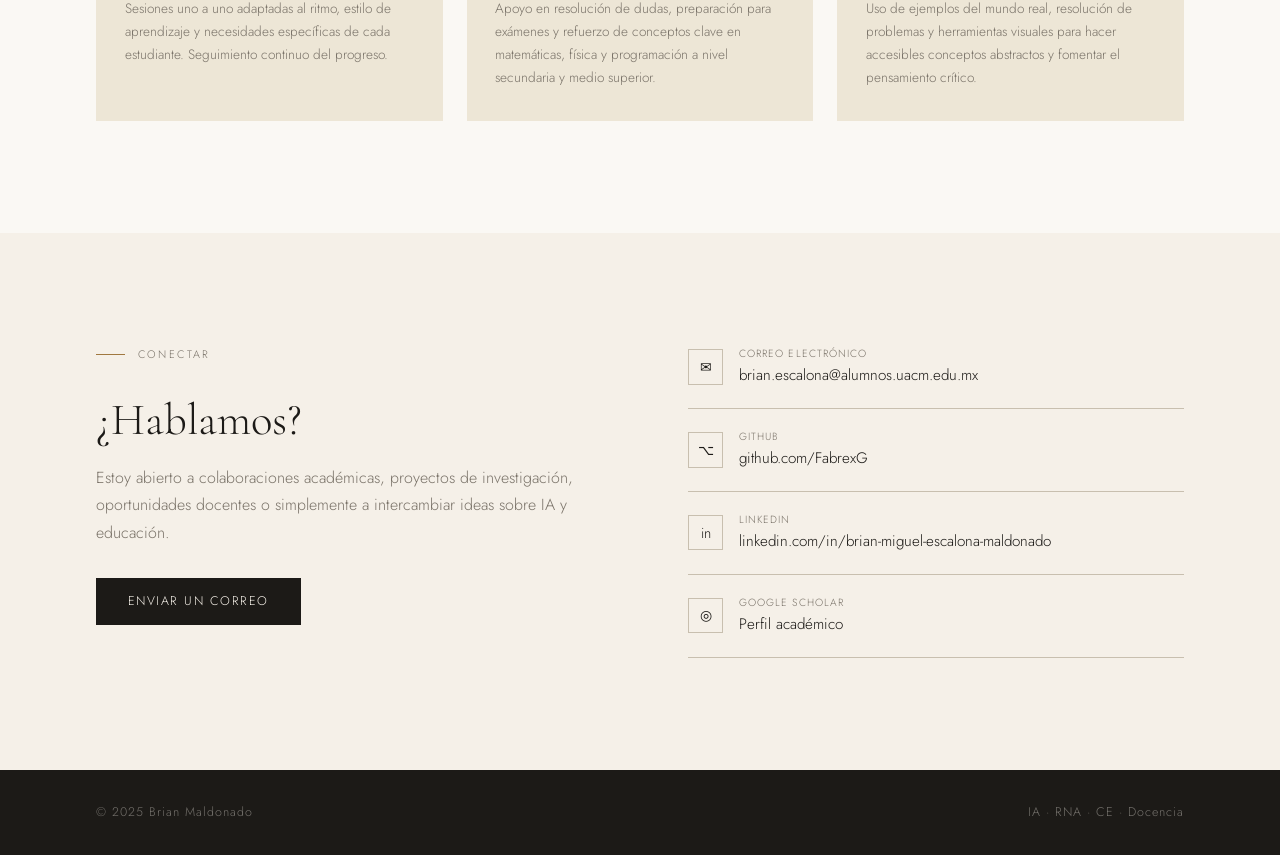
==== commit 0d3b7ca2: "add comanda.html" ====
--- a/index.html
+++ b/index.html
@@ -288,6 +288,20 @@
       <div class="project-badge alt">Docencia</div>
     </div>
 
+    <div class="project-item fade-up">
+      <div class="project-year">2026</div>
+      <div class="project-body">
+        <h3> Comanda gastronomica</h3>
+        <p>Comanda gastronomica</p>
+        <div class="skill-tags" style="margin-top:0.8rem;">
+          <span class="tag">MLP</span><span class="tag">Iris</span><span class="tag">Wine</span><span class="tag">Breast Cancer</span>
+        </div>
+        <a href="projects/comanda.html" class="project-link">Ver proyecto</a>
+      </div>
+      <div class="project-badge alt">Investigación</div>
+    </div>
+
+
   </div>
 </section>
 
